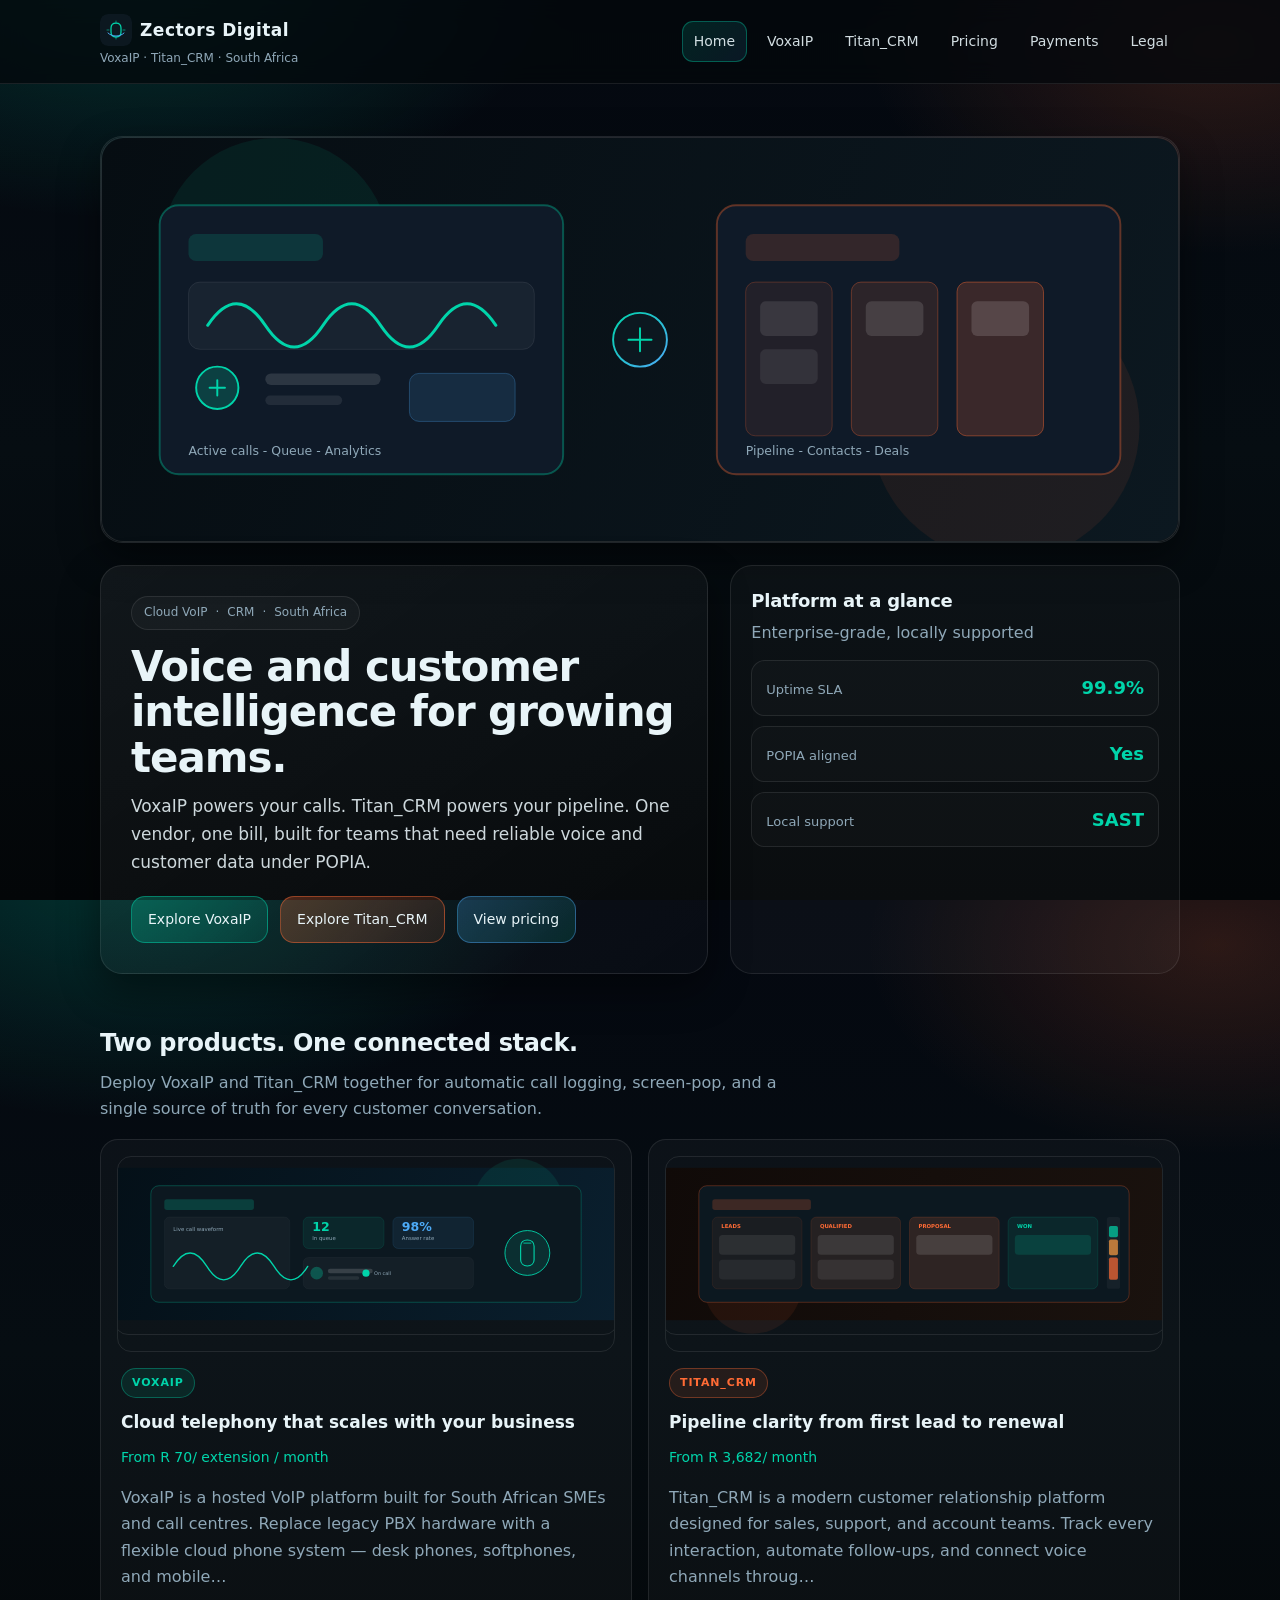
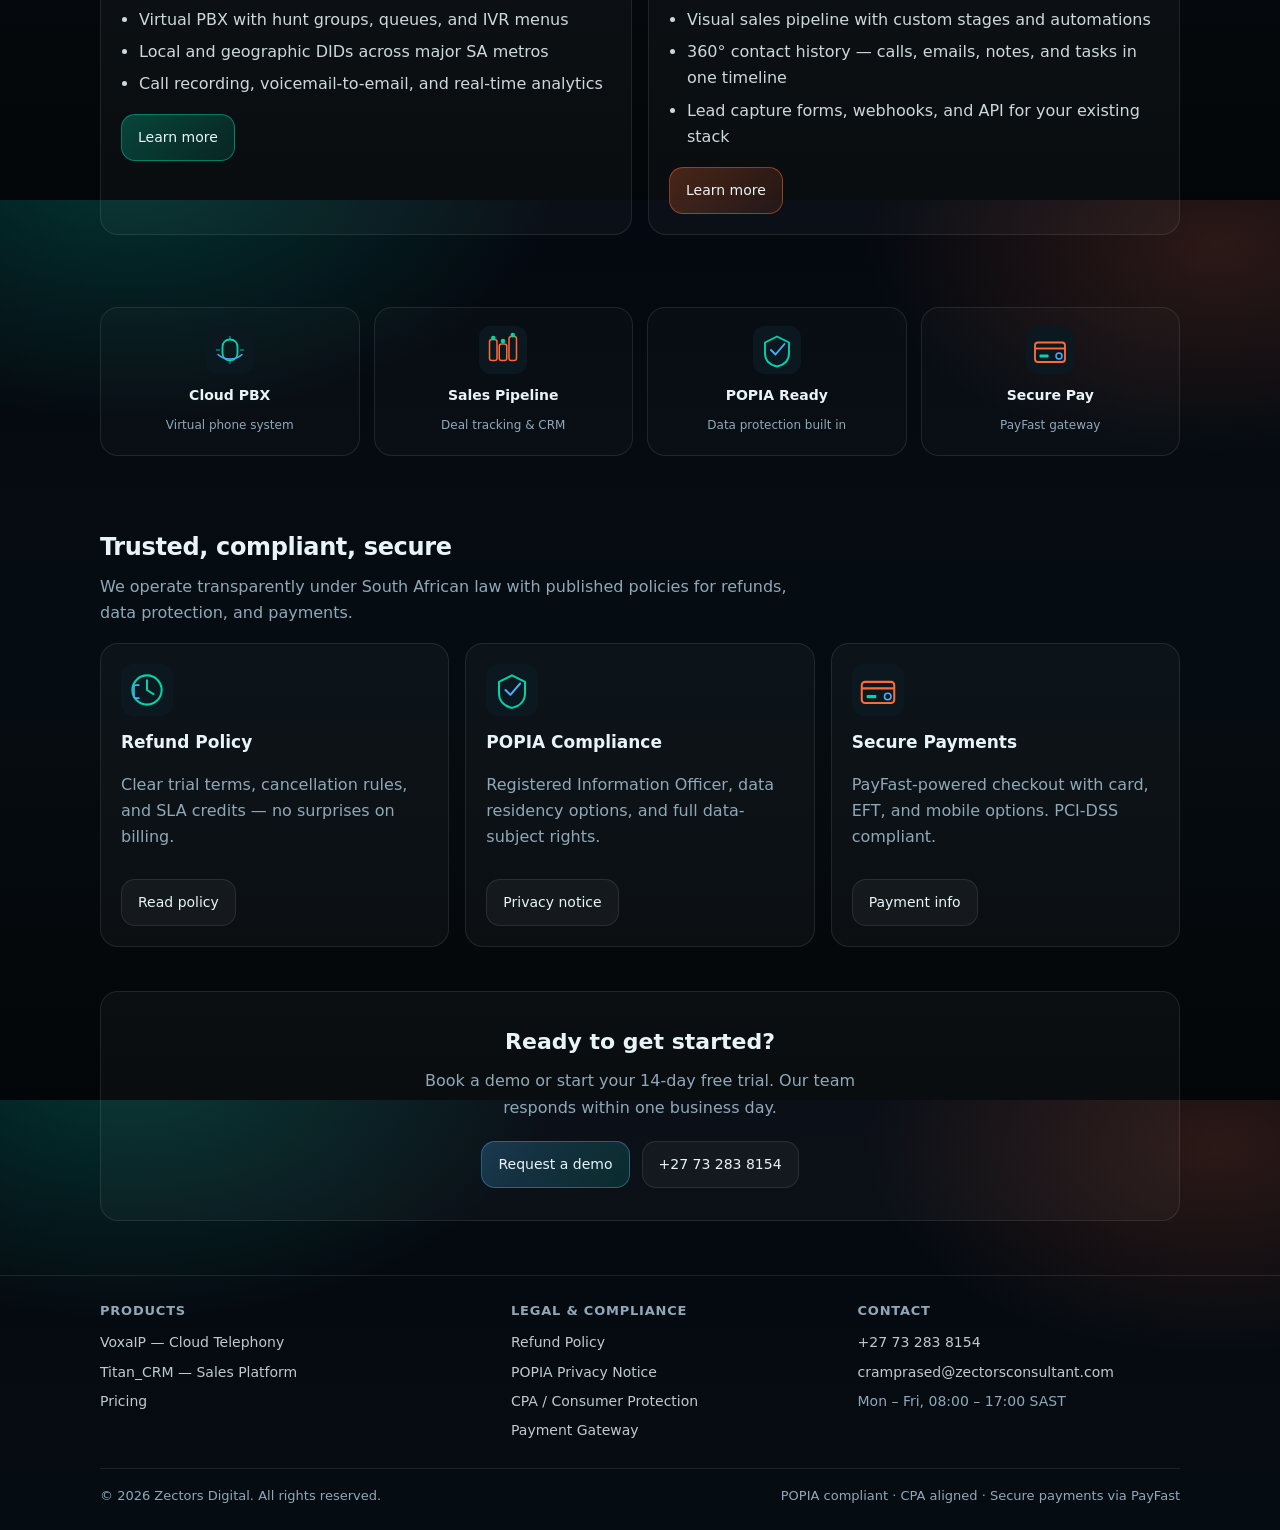
==== index.html @ 364d6885 "Lucia" ====
<!doctype html>
<html lang="en">
  <head>
    <meta charset="utf-8" />
    <meta name="viewport" content="width=device-width, initial-scale=1" />
    <meta name="description" content="VoxaIP cloud telephony and Titan_CRM — voice and customer intelligence for South African teams." />
    <title>Home · Zectors Digital</title>
    <link rel="stylesheet" href="assets/voxa-styles.css" />
  </head>
  <body>
    <header class="siteHeader">
      <div class="container">
        <div class="navRow">
          <a class="brand" href="index.html">
            <div class="brandLogo">
              <img src="assets/images/icon-voxaip.svg" alt="" width="32" height="32" aria-hidden="true" />
              <strong>Zectors Digital</strong>
            </div>
            <span>VoxaIP · Titan_CRM · South Africa</span>
          </a>
          <nav class="navLinks" aria-label="Primary">
              <a href="index.html" class="active">Home</a>
              <a href="voxaip.html" class="">VoxaIP</a>
              <a href="titan-crm.html" class="">Titan_CRM</a>
              <a href="pricing.html" class="">Pricing</a>
              <a href="payment-gateway.html" class="">Payments</a>
              <a href="popia.html" class="">Legal</a>
          </nav>
        </div>
      </div>
    </header>

    <main>
  <section class="hero">
    <div class="container">
      <div class="heroVisual" style="margin-bottom:22px;">
        <div class="heroVisual heroVisualInline" aria-hidden="true">
          <svg xmlns="http://www.w3.org/2000/svg" viewBox="0 0 1120 420" fill="none">
  <defs>
    <linearGradient id="bg" x1="0" y1="0" x2="1120" y2="420" gradientUnits="userSpaceOnUse">
      <stop stop-color="#060d12"/>
      <stop offset="1" stop-color="#0c1820"/>
    </linearGradient>
    <linearGradient id="teal" x1="0" y1="0" x2="1" y2="1">
      <stop stop-color="#00d4aa"/>
      <stop offset="1" stop-color="#4dabf7"/>
    </linearGradient>
    <linearGradient id="orange" x1="0" y1="0" x2="1" y2="1">
      <stop stop-color="#ff6b35"/>
      <stop offset="1" stop-color="#ff9f43"/>
    </linearGradient>
  </defs>
  <rect width="1120" height="420" fill="url(#bg)"/>
  <circle cx="180" cy="120" r="120" fill="#00d4aa" opacity=".08"/>
  <circle cx="940" cy="300" r="140" fill="#ff6b35" opacity=".08"/>

  <!-- VoxaIP panel -->
  <rect x="60" y="70" width="420" height="280" rx="20" fill="#0f1a28" stroke="rgba(0,212,170,.35)" stroke-width="2"/>
  <rect x="90" y="100" width="140" height="28" rx="8" fill="rgba(0,212,170,.15)"/>
  <rect x="90" y="150" width="360" height="70" rx="12" fill="rgba(255,255,255,.04)" stroke="rgba(255,255,255,.08)"/>
  <path d="M110 195c20-30 40-30 60 0s40 30 60 0 40-30 60 0 40 30 60 0 40-30 60 0" stroke="#00d4aa" stroke-width="3" stroke-linecap="round"/>
  <circle cx="120" cy="260" r="22" fill="rgba(0,212,170,.2)" stroke="#00d4aa" stroke-width="2"/>
  <path d="M112 260h16M120 252v16" stroke="#00d4aa" stroke-width="2" stroke-linecap="round"/>
  <rect x="170" y="245" width="120" height="12" rx="6" fill="rgba(255,255,255,.12)"/>
  <rect x="170" y="268" width="80" height="10" rx="5" fill="rgba(255,255,255,.08)"/>
  <rect x="320" y="245" width="110" height="50" rx="10" fill="rgba(77,171,247,.12)" stroke="rgba(77,171,247,.3)"/>
  <text x="90" y="330" fill="#8fa8b8" font-family="system-ui,sans-serif" font-size="13">Active calls - Queue - Analytics</text>

  <!-- Connection bridge -->
  <path d="M500 210h120" stroke="url(#teal)" stroke-width="3" stroke-dasharray="8 6"/>
  <circle cx="560" cy="210" r="28" fill="#0c1820" stroke="url(#teal)" stroke-width="2"/>
  <path d="M548 210h24M560 198v24" stroke="#00d4aa" stroke-width="2" stroke-linecap="round"/>

  <!-- Titan CRM panel -->
  <rect x="640" y="70" width="420" height="280" rx="20" fill="#0f1a28" stroke="rgba(255,107,53,.35)" stroke-width="2"/>
  <rect x="670" y="100" width="160" height="28" rx="8" fill="rgba(255,107,53,.15)"/>
  <rect x="670" y="150" width="90" height="160" rx="10" fill="rgba(255,107,53,.08)" stroke="rgba(255,107,53,.25)"/>
  <rect x="780" y="150" width="90" height="160" rx="10" fill="rgba(255,107,53,.12)" stroke="rgba(255,107,53,.35)"/>
  <rect x="890" y="150" width="90" height="160" rx="10" fill="rgba(255,107,53,.18)" stroke="rgba(255,107,53,.45)"/>
  <rect x="685" y="170" width="60" height="36" rx="6" fill="rgba(255,255,255,.1)"/>
  <rect x="685" y="220" width="60" height="36" rx="6" fill="rgba(255,255,255,.08)"/>
  <rect x="795" y="170" width="60" height="36" rx="6" fill="rgba(255,255,255,.12)"/>
  <rect x="905" y="170" width="60" height="36" rx="6" fill="rgba(255,255,255,.14)"/>
  <text x="670" y="330" fill="#8fa8b8" font-family="system-ui,sans-serif" font-size="13">Pipeline - Contacts - Deals</text>
</svg>

        </div>
      </div>
      <div class="heroGrid">
        <div class="heroCard">
          <div class="kicker">
            <span>Cloud VoIP</span>
            <span>·</span>
            <span>CRM</span>
            <span>·</span>
            <span>South Africa</span>
          </div>
          <h1 class="h1">Voice and customer intelligence for growing teams.</h1>
          <p class="lead">
            VoxaIP powers your calls. Titan_CRM powers your pipeline. One vendor, one bill, built for teams that need reliable voice and customer data under POPIA.
          </p>
          <div class="ctaRow">
            <a class="btn btnVoxa" href="voxaip.html">Explore VoxaIP</a>
            <a class="btn btnTitan" href="titan-crm.html">Explore Titan_CRM</a>
            <a class="btn btnPrimary" href="pricing.html">View pricing</a>
          </div>
        </div>
        <aside class="miniCard">
          <div class="sectionTitle" style="margin-bottom:14px;">
            <h2 style="margin:0;font-size:18px;">Platform at a glance</h2>
            <p class="muted" style="margin:4px 0 0;">Enterprise-grade, locally supported</p>
          </div>
          <div class="statGrid">
              <div class="stat">
                <span>Uptime SLA</span>
                <strong>99.9%</strong>
              </div>
              <div class="stat">
                <span>POPIA aligned</span>
                <strong>Yes</strong>
              </div>
              <div class="stat">
                <span>Local support</span>
                <strong>SAST</strong>
              </div>
          </div>
        </aside>
      </div>
    </div>
  </section>

  <section class="section">
    <div class="container">
      <div class="sectionTitle">
        <h2>Two products. One connected stack.</h2>
        <p>Deploy VoxaIP and Titan_CRM together for automatic call logging, screen-pop, and a single source of truth for every customer conversation.</p>
      </div>
      <div class="grid2">
          <div class="card">
            <div class="cardVisual">
            <div class="cardVisual heroVisualInline" aria-hidden="true">
              <svg xmlns="http://www.w3.org/2000/svg" viewBox="0 0 1120 340" fill="none">
  <defs>
    <linearGradient id="vbg" x1="0" y1="0" x2="1120" y2="340" gradientUnits="userSpaceOnUse">
      <stop stop-color="#041018"/>
      <stop offset="1" stop-color="#0a1f2e"/>
    </linearGradient>
  </defs>
  <rect width="1120" height="340" fill="url(#vbg)"/>
  <circle cx="900" cy="80" r="100" fill="#00d4aa" opacity=".1"/>

  <!-- Main dashboard -->
  <rect x="80" y="40" width="960" height="260" rx="18" fill="#0c1820" stroke="rgba(0,212,170,.3)" stroke-width="2"/>
  <rect x="110" y="70" width="200" height="24" rx="6" fill="rgba(0,212,170,.2)"/>
  <rect x="110" y="110" width="280" height="160" rx="12" fill="rgba(255,255,255,.03)" stroke="rgba(255,255,255,.08)"/>
  <path d="M130 220c25-40 50-40 75 0s50 40 75 0 50-40 75 0 50 40 75 0" stroke="#00d4aa" stroke-width="3" fill="none" stroke-linecap="round"/>
  <text x="130" y="140" fill="#8fa8b8" font-family="system-ui,sans-serif" font-size="12">Live call waveform</text>

  <!-- Queue stats -->
  <rect x="420" y="110" width="180" height="70" rx="12" fill="rgba(0,212,170,.08)" stroke="rgba(0,212,170,.25)"/>
  <text x="440" y="140" fill="#00d4aa" font-family="system-ui,sans-serif" font-size="28" font-weight="700">12</text>
  <text x="440" y="162" fill="#8fa8b8" font-family="system-ui,sans-serif" font-size="12">In queue</text>

  <rect x="620" y="110" width="180" height="70" rx="12" fill="rgba(77,171,247,.08)" stroke="rgba(77,171,247,.25)"/>
  <text x="640" y="140" fill="#4dabf7" font-family="system-ui,sans-serif" font-size="28" font-weight="700">98%</text>
  <text x="640" y="162" fill="#8fa8b8" font-family="system-ui,sans-serif" font-size="12">Answer rate</text>

  <!-- Agent list -->
  <rect x="420" y="200" width="380" height="70" rx="12" fill="rgba(255,255,255,.03)" stroke="rgba(255,255,255,.08)"/>
  <circle cx="450" cy="235" r="14" fill="rgba(0,212,170,.3)"/>
  <rect x="475" y="225" width="100" height="10" rx="5" fill="rgba(255,255,255,.15)"/>
  <rect x="475" y="242" width="70" height="8" rx="4" fill="rgba(255,255,255,.08)"/>
  <circle cx="560" cy="235" r="8" fill="#00d4aa"/>
  <text x="578" y="239" fill="#8fa8b8" font-family="system-ui,sans-serif" font-size="11">On call</text>

  <!-- Phone icon -->
  <circle cx="920" cy="190" r="50" fill="rgba(0,212,170,.12)" stroke="#00d4aa" stroke-width="2"/>
  <path d="M905 175c0-8 6-14 15-14s15 6 15 14v30c0 8-6 14-15 14s-15-6-15-14v-30z" stroke="#00d4aa" stroke-width="2.5" fill="none"/>
  <path d="M912 168h16" stroke="#00d4aa" stroke-width="2" stroke-linecap="round"/>
</svg>

            </div>
            </div>
            <span class="productBadge badgeVoxa">VoxaIP</span>
            <h3>Cloud telephony that scales with your business</h3>
            <p class="planUsers" style="margin-top:0;">From R 70/ extension / month</p>
            <p class="muted">VoxaIP is a hosted VoIP platform built for South African SMEs and call centres. Replace legacy PBX hardware with a flexible cloud phone system — desk phones, softphones, and mobile…</p>
            <ul class="list">
                <li>Virtual PBX with hunt groups, queues, and IVR menus</li>
                <li>Local and geographic DIDs across major SA metros</li>
                <li>Call recording, voicemail-to-email, and real-time analytics</li>
            </ul>
            <div class="ctaRow" style="margin-top:16px;">
              <a class="btn btnVoxa" href="voxaip.html">Learn more</a>
            </div>
          </div>
          <div class="card">
            <div class="cardVisual">
            <div class="cardVisual heroVisualInline" aria-hidden="true">
              <svg xmlns="http://www.w3.org/2000/svg" viewBox="0 0 1120 340" fill="none">
  <defs>
    <linearGradient id="tbg" x1="0" y1="0" x2="1120" y2="340" gradientUnits="userSpaceOnUse">
      <stop stop-color="#100a08"/>
      <stop offset="1" stop-color="#1a120e"/>
    </linearGradient>
  </defs>
  <rect width="1120" height="340" fill="url(#tbg)"/>
  <circle cx="200" cy="260" r="110" fill="#ff6b35" opacity=".08"/>

  <!-- CRM dashboard -->
  <rect x="80" y="40" width="960" height="260" rx="18" fill="#0c1820" stroke="rgba(255,107,53,.3)" stroke-width="2"/>
  <rect x="110" y="70" width="220" height="24" rx="6" fill="rgba(255,107,53,.2)"/>

  <!-- Pipeline columns -->
  <rect x="110" y="110" width="200" height="160" rx="12" fill="rgba(255,107,53,.06)" stroke="rgba(255,107,53,.2)"/>
  <text x="130" y="135" fill="#ff6b35" font-family="system-ui,sans-serif" font-size="12" font-weight="600">LEADS</text>
  <rect x="125" y="150" width="170" height="44" rx="8" fill="rgba(255,255,255,.08)"/>
  <rect x="125" y="205" width="170" height="44" rx="8" fill="rgba(255,255,255,.06)"/>

  <rect x="330" y="110" width="200" height="160" rx="12" fill="rgba(255,107,53,.1)" stroke="rgba(255,107,53,.28)"/>
  <text x="350" y="135" fill="#ff6b35" font-family="system-ui,sans-serif" font-size="12" font-weight="600">QUALIFIED</text>
  <rect x="345" y="150" width="170" height="44" rx="8" fill="rgba(255,255,255,.1)"/>
  <rect x="345" y="205" width="170" height="44" rx="8" fill="rgba(255,255,255,.08)"/>

  <rect x="550" y="110" width="200" height="160" rx="12" fill="rgba(255,107,53,.14)" stroke="rgba(255,107,53,.35)"/>
  <text x="570" y="135" fill="#ff6b35" font-family="system-ui,sans-serif" font-size="12" font-weight="600">PROPOSAL</text>
  <rect x="565" y="150" width="170" height="44" rx="8" fill="rgba(255,255,255,.12)"/>

  <rect x="770" y="110" width="200" height="160" rx="12" fill="rgba(0,212,170,.08)" stroke="rgba(0,212,170,.3)"/>
  <text x="790" y="135" fill="#00d4aa" font-family="system-ui,sans-serif" font-size="12" font-weight="600">WON</text>
  <rect x="785" y="150" width="170" height="44" rx="8" fill="rgba(0,212,170,.15)"/>

  <!-- Chart -->
  <rect x="990" y="110" width="30" height="160" rx="6" fill="rgba(255,255,255,.04)"/>
  <rect x="995" y="200" width="20" height="50" rx="4" fill="#ff6b35" opacity=".7"/>
  <rect x="995" y="160" width="20" height="35" rx="4" fill="#ff9f43" opacity=".7"/>
  <rect x="995" y="130" width="20" height="25" rx="4" fill="#00d4aa" opacity=".7"/>
</svg>

            </div>
            </div>
            <span class="productBadge badgeTitan">Titan_CRM</span>
            <h3>Pipeline clarity from first lead to renewal</h3>
            <p class="planUsers" style="margin-top:0;">From R 3,682/ month</p>
            <p class="muted">Titan_CRM is a modern customer relationship platform designed for sales, support, and account teams. Track every interaction, automate follow-ups, and connect voice channels throug…</p>
            <ul class="list">
                <li>Visual sales pipeline with custom stages and automations</li>
                <li>360° contact history — calls, emails, notes, and tasks in one timeline</li>
                <li>Lead capture forms, webhooks, and API for your existing stack</li>
            </ul>
            <div class="ctaRow" style="margin-top:16px;">
              <a class="btn btnTitan" href="titan-crm.html">Learn more</a>
            </div>
          </div>
      </div>
    </div>
  </section>

  <section class="section">
    <div class="container">
      <div class="featureStrip">
        <div class="featureItem">
          <img src="assets/images/icon-voxaip.svg" alt="" aria-hidden="true" />
          <strong>Cloud PBX</strong>
          <span>Virtual phone system</span>
        </div>
        <div class="featureItem">
          <img src="assets/images/icon-titan.svg" alt="" aria-hidden="true" />
          <strong>Sales Pipeline</strong>
          <span>Deal tracking &amp; CRM</span>
        </div>
        <div class="featureItem">
          <img src="assets/images/icon-popia.svg" alt="" aria-hidden="true" />
          <strong>POPIA Ready</strong>
          <span>Data protection built in</span>
        </div>
        <div class="featureItem">
          <img src="assets/images/icon-payment.svg" alt="" aria-hidden="true" />
          <strong>Secure Pay</strong>
          <span>PayFast gateway</span>
        </div>
      </div>
    </div>
  </section>

  <section class="section">
    <div class="container">
      <div class="sectionTitle">
        <h2>Trusted, compliant, secure</h2>
        <p>We operate transparently under South African law with published policies for refunds, data protection, and payments.</p>
      </div>
      <div class="grid3">
        <div class="card">
          <div class="cardIcon"><img src="assets/images/icon-refund.svg" alt="" aria-hidden="true" /></div>
          <h3>Refund Policy</h3>
          <p class="muted">Clear trial terms, cancellation rules, and SLA credits — no surprises on billing.</p>
          <a class="btn" href="refund-policy.html" style="margin-top:12px;">Read policy</a>
        </div>
        <div class="card">
          <div class="cardIcon"><img src="assets/images/icon-popia.svg" alt="" aria-hidden="true" /></div>
          <h3>POPIA Compliance</h3>
          <p class="muted">Registered Information Officer, data residency options, and full data-subject rights.</p>
          <a class="btn" href="popia.html" style="margin-top:12px;">Privacy notice</a>
        </div>
        <div class="card">
          <div class="cardIcon"><img src="assets/images/icon-payment.svg" alt="" aria-hidden="true" /></div>
          <h3>Secure Payments</h3>
          <p class="muted">PayFast-powered checkout with card, EFT, and mobile options. PCI-DSS compliant.</p>
          <a class="btn" href="payment-gateway.html" style="margin-top:12px;">Payment info</a>
        </div>
      </div>
    </div>
  </section>

  <section class="section">
    <div class="container">
      <div class="card" style="text-align:center;padding:32px;">
        <h3 style="font-size:22px;margin-bottom:8px;">Ready to get started?</h3>
        <p class="muted" style="max-width:48ch;margin:0 auto 18px;">Book a demo or start your 14-day free trial. Our team responds within one business day.</p>
        <div class="ctaRow" style="justify-content:center;">
          <a class="btn btnPrimary" href="mailto:cramprased@zectorsconsultant.com?subject=VoxaIP%20/%20Titan_CRM%20Demo">Request a demo</a>
          <a class="btn" href="tel:+27732838154">+27 73 283 8154</a>
        </div>
      </div>
    </div>
  </section>
    </main>

    <footer class="siteFooter">
      <div class="container">
        <div class="footerGrid">
          <div>
            <h4>Products</h4>
            <a href="voxaip.html">VoxaIP — Cloud Telephony</a>
            <a href="titan-crm.html">Titan_CRM — Sales Platform</a>
            <a href="pricing.html">Pricing</a>
          </div>
          <div>
            <h4>Legal &amp; Compliance</h4>
            <a href="refund-policy.html">Refund Policy</a>
            <a href="popia.html">POPIA Privacy Notice</a>
            <a href="cba.html">CPA / Consumer Protection</a>
            <a href="payment-gateway.html">Payment Gateway</a>
          </div>
          <div>
            <h4>Contact</h4>
            <a href="tel:+27732838154">+27 73 283 8154</a>
            <a href="mailto:cramprased@zectorsconsultant.com">cramprased@zectorsconsultant.com</a>
            <span class="muted" style="display:block;font-size:14px;margin-top:6px;">Mon – Fri, 08:00 – 17:00 SAST</span>
          </div>
        </div>
        <div class="footerBottom">
          <span>&copy; 2026 Zectors Digital. All rights reserved.</span>
          <span>POPIA compliant · CPA aligned · Secure payments via PayFast</span>
        </div>
      </div>
    </footer>
  </body>
</html>
---- assets/voxa-styles.css ----
:root{
  --bg:#060d12;
  --card:#0c1820;
  --muted:#8fa8b8;
  --text:#e8f4f8;
  --voxa:#00d4aa;
  --titan:#ff6b35;
  --accent:#4dabf7;
  --line:rgba(255,255,255,.09);
  --shadow: 0 16px 40px rgba(0,0,0,.45);
  --radius: 18px;
}

*{box-sizing:border-box}
html,body{height:100%}
body{
  margin:0;
  font-family: ui-sans-serif, system-ui, -apple-system, Segoe UI, Roboto, Arial, sans-serif;
  color:var(--text);
  background:
    radial-gradient(800px 480px at 10% -5%, rgba(0,212,170,.22), transparent 55%),
    radial-gradient(700px 420px at 95% 5%, rgba(255,107,53,.16), transparent 50%),
    linear-gradient(180deg, #040810 0%, var(--bg) 50%, #030608 100%);
  line-height:1.65;
}

a{color:inherit;text-decoration:none}
.container{max-width:1120px;margin:0 auto;padding:0 20px}

.siteHeader{
  position:sticky;top:0;z-index:50;
  backdrop-filter:blur(12px);
  background:rgba(4,8,12,.78);
  border-bottom:1px solid var(--line);
}
.navRow{display:flex;align-items:center;justify-content:space-between;padding:14px 0;gap:16px}
.brand{display:flex;flex-direction:column;gap:3px;text-decoration:none}
.brandLogo{display:flex;align-items:center;gap:8px}
.brandLogo img{flex-shrink:0;border-radius:8px}
.brand strong{font-size:17px;letter-spacing:.03em}
.brand span{font-size:12px;color:var(--muted)}
.navLinks{display:flex;gap:8px;flex-wrap:wrap;justify-content:flex-end}
.navLinks a{
  padding:8px 11px;border-radius:11px;
  color:rgba(232,244,248,.9);
  border:1px solid transparent;
  font-size:14px;
}
.navLinks a:hover{border-color:var(--line);background:rgba(255,255,255,.04)}
.navLinks a.active{
  border-color:rgba(0,212,170,.35);
  background:linear-gradient(135deg, rgba(0,212,170,.14), rgba(77,171,247,.10));
}

.hero{padding:52px 0 28px}
.heroVisual{
  border:1px solid var(--line);
  border-radius:calc(var(--radius) + 4px);
  overflow:hidden;
  box-shadow:var(--shadow);
  background:rgba(255,255,255,.02);
  min-height:180px;
}
.heroVisual img,.heroVisual svg{display:block;width:100%;height:auto;min-height:180px;object-fit:cover}
.heroVisualInline svg{display:block;width:100%;height:auto;border-radius:calc(var(--radius) + 4px)}
.heroGrid{display:grid;grid-template-columns:1.15fr .85fr;gap:22px;align-items:stretch}
.heroGridWide{display:grid;grid-template-columns:1fr 1fr;gap:22px;align-items:center}
.heroCard{
  border:1px solid var(--line);
  border-radius:calc(var(--radius) + 4px);
  background:linear-gradient(145deg, rgba(255,255,255,.05), rgba(255,255,255,.02));
  box-shadow:var(--shadow);
  padding:30px;
}
.kicker{
  display:inline-flex;align-items:center;gap:8px;
  font-size:12px;color:var(--muted);
  border:1px solid var(--line);
  padding:6px 12px;border-radius:999px;
  background:rgba(255,255,255,.03);
}
.h1{margin:14px 0 12px;font-size:42px;line-height:1.08;letter-spacing:-.025em}
.lead{margin:0;color:rgba(232,244,248,.88);font-size:17px;max-width:58ch}
.ctaRow{display:flex;gap:12px;flex-wrap:wrap;margin-top:20px}
.btn{
  display:inline-flex;align-items:center;justify-content:center;
  padding:11px 16px;border-radius:14px;
  border:1px solid var(--line);
  background:rgba(255,255,255,.04);
  font-size:14px;font-weight:500;
}
.btn:hover{transform:translateY(-1px)}
.btnVoxa{
  border-color:rgba(0,212,170,.45);
  background:linear-gradient(135deg, rgba(0,212,170,.28), rgba(0,212,170,.12));
}
.btnTitan{
  border-color:rgba(255,107,53,.45);
  background:linear-gradient(135deg, rgba(255,107,53,.26), rgba(255,107,53,.10));
}
.btnPrimary{
  border-color:rgba(77,171,247,.40);
  background:linear-gradient(135deg, rgba(77,171,247,.24), rgba(0,212,170,.14));
}

.miniCard{
  border:1px solid var(--line);
  border-radius:calc(var(--radius) + 4px);
  background:rgba(255,255,255,.03);
  padding:20px;
}
.statGrid{display:grid;grid-template-columns:1fr;gap:10px}
.stat{
  border:1px solid var(--line);
  background:rgba(255,255,255,.02);
  border-radius:14px;
  padding:12px 14px;
  display:flex;justify-content:space-between;align-items:baseline;
}
.stat strong{font-size:18px;color:var(--voxa)}
.stat span{color:var(--muted);font-size:13px}

.section{padding:22px 0}
.sectionTitle{margin:0 0 16px}
.sectionTitle h2{margin:0 0 6px;font-size:24px;letter-spacing:-.015em}
.sectionTitle p{margin:0;color:var(--muted);max-width:70ch}

.grid2{display:grid;grid-template-columns:1fr 1fr;gap:16px}
.grid3{display:grid;grid-template-columns:repeat(3,1fr);gap:16px}
.card{
  border:1px solid var(--line);
  border-radius:var(--radius);
  background:rgba(255,255,255,.03);
  padding:20px;
}
.card h3{margin:0 0 10px;font-size:17px}
.cardVisual{
  border-radius:14px;
  overflow:hidden;
  margin:-4px -4px 16px;
  border:1px solid var(--line);
}
.cardVisual svg,.productHero svg,.heroVisual svg{display:block;width:100%;height:180px}
.productHero svg{max-height:340px;height:auto}
.heroVisual svg{height:auto;min-height:180px}
.inlineSvg svg{display:block;width:100%}
.cardVisual svg{height:180px;object-fit:cover;object-position:center}
.cardIcon{width:52px;height:52px;margin-bottom:12px}
.cardIcon img{display:block;width:100%;height:100%}
.productHero{
  border:1px solid var(--line);
  border-radius:calc(var(--radius) + 4px);
  overflow:hidden;
  margin-bottom:24px;
  box-shadow:var(--shadow);
}
.productHero img{display:block;width:100%;max-height:340px;object-fit:cover}
.featureStrip{
  display:grid;
  grid-template-columns:repeat(4,1fr);
  gap:14px;
  margin:28px 0;
}
.featureItem{
  text-align:center;
  padding:18px 12px;
  border:1px solid var(--line);
  border-radius:var(--radius);
  background:rgba(255,255,255,.02);
}
.featureItem img{width:48px;height:48px;margin:0 auto 10px;display:block}
.featureItem strong{display:block;font-size:14px;margin-bottom:4px}
.featureItem span{font-size:12px;color:var(--muted)}
.muted{color:var(--muted)}
.list{margin:10px 0 0;padding-left:18px;color:rgba(232,244,248,.88)}
.list li{margin-bottom:6px}

.productBadge{
  display:inline-block;
  font-size:11px;font-weight:700;letter-spacing:.08em;text-transform:uppercase;
  padding:5px 10px;border-radius:999px;margin-bottom:10px;
}
.badgeVoxa{color:var(--voxa);border:1px solid rgba(0,212,170,.35);background:rgba(0,212,170,.10)}
.badgeTitan{color:var(--titan);border:1px solid rgba(255,107,53,.35);background:rgba(255,107,53,.10)}

.planGrid{margin-bottom:8px}
.planSection{margin-bottom:36px;padding-bottom:8px;border-bottom:1px solid var(--line)}
.planSection:last-of-type{border-bottom:none;margin-bottom:0}
.planCard{position:relative;display:flex;flex-direction:column;height:100%}
.planPopular{border-color:rgba(255,107,53,.45);background:linear-gradient(145deg, rgba(255,107,53,.08), rgba(255,255,255,.03))}
.planPopularBadge{
  position:absolute;top:14px;right:14px;
  font-size:10px;font-weight:700;letter-spacing:.06em;text-transform:uppercase;
  padding:4px 8px;border-radius:999px;
  color:var(--titan);border:1px solid rgba(255,107,53,.4);background:rgba(255,107,53,.12);
}
.planSubtitle{margin:0 0 6px;font-size:14px}
.planUsers{margin:4px 0 8px;font-size:14px;color:var(--voxa)}
.planNote{margin:0 0 10px;font-size:13px}
.planAnnual{margin:0 0 8px;font-size:13px}
.planFeatures{flex:1;margin-top:8px;font-size:14px}
.priceTag{font-size:28px;font-weight:700;margin:8px 0 4px}
.priceTag small{font-size:14px;font-weight:400;color:var(--muted)}

.legalDoc{max-width:780px}
.legalDoc h3{margin:24px 0 8px;font-size:17px;color:var(--text)}
.legalDoc p{margin:0 0 14px;color:rgba(232,244,248,.86)}
.legalDoc .docMeta{
  padding:14px 16px;border-radius:14px;
  border:1px solid var(--line);
  background:rgba(0,212,170,.06);
  margin-bottom:22px;
  font-size:14px;
}

.payMethods{display:flex;flex-wrap:wrap;gap:10px;margin:14px 0}
.payChip{
  border:1px solid var(--line);
  padding:8px 14px;border-radius:12px;
  background:rgba(255,255,255,.04);
  font-size:13px;font-weight:500;
}

.siteFooter{border-top:1px solid var(--line);margin-top:32px;padding:24px 0}
.footerGrid{
  display:grid;
  grid-template-columns:1.2fr 1fr 1fr;
  gap:24px;
  margin-bottom:20px;
}
.footerGrid h4{margin:0 0 10px;font-size:13px;text-transform:uppercase;letter-spacing:.06em;color:var(--muted)}
.footerGrid a{display:block;color:rgba(232,244,248,.82);font-size:14px;margin-bottom:6px}
.footerGrid a:hover{color:var(--voxa)}
.footerBottom{
  display:flex;justify-content:space-between;gap:12px;flex-wrap:wrap;
  padding-top:16px;border-top:1px solid var(--line);
  font-size:13px;color:var(--muted);
}

@media (max-width:920px){
  .heroGrid,.heroGridWide,.grid2,.grid3,.footerGrid,.featureStrip{grid-template-columns:1fr}
  .h1{font-size:34px}
  .navLinks{font-size:13px}
  .cardVisual img{height:160px}
}
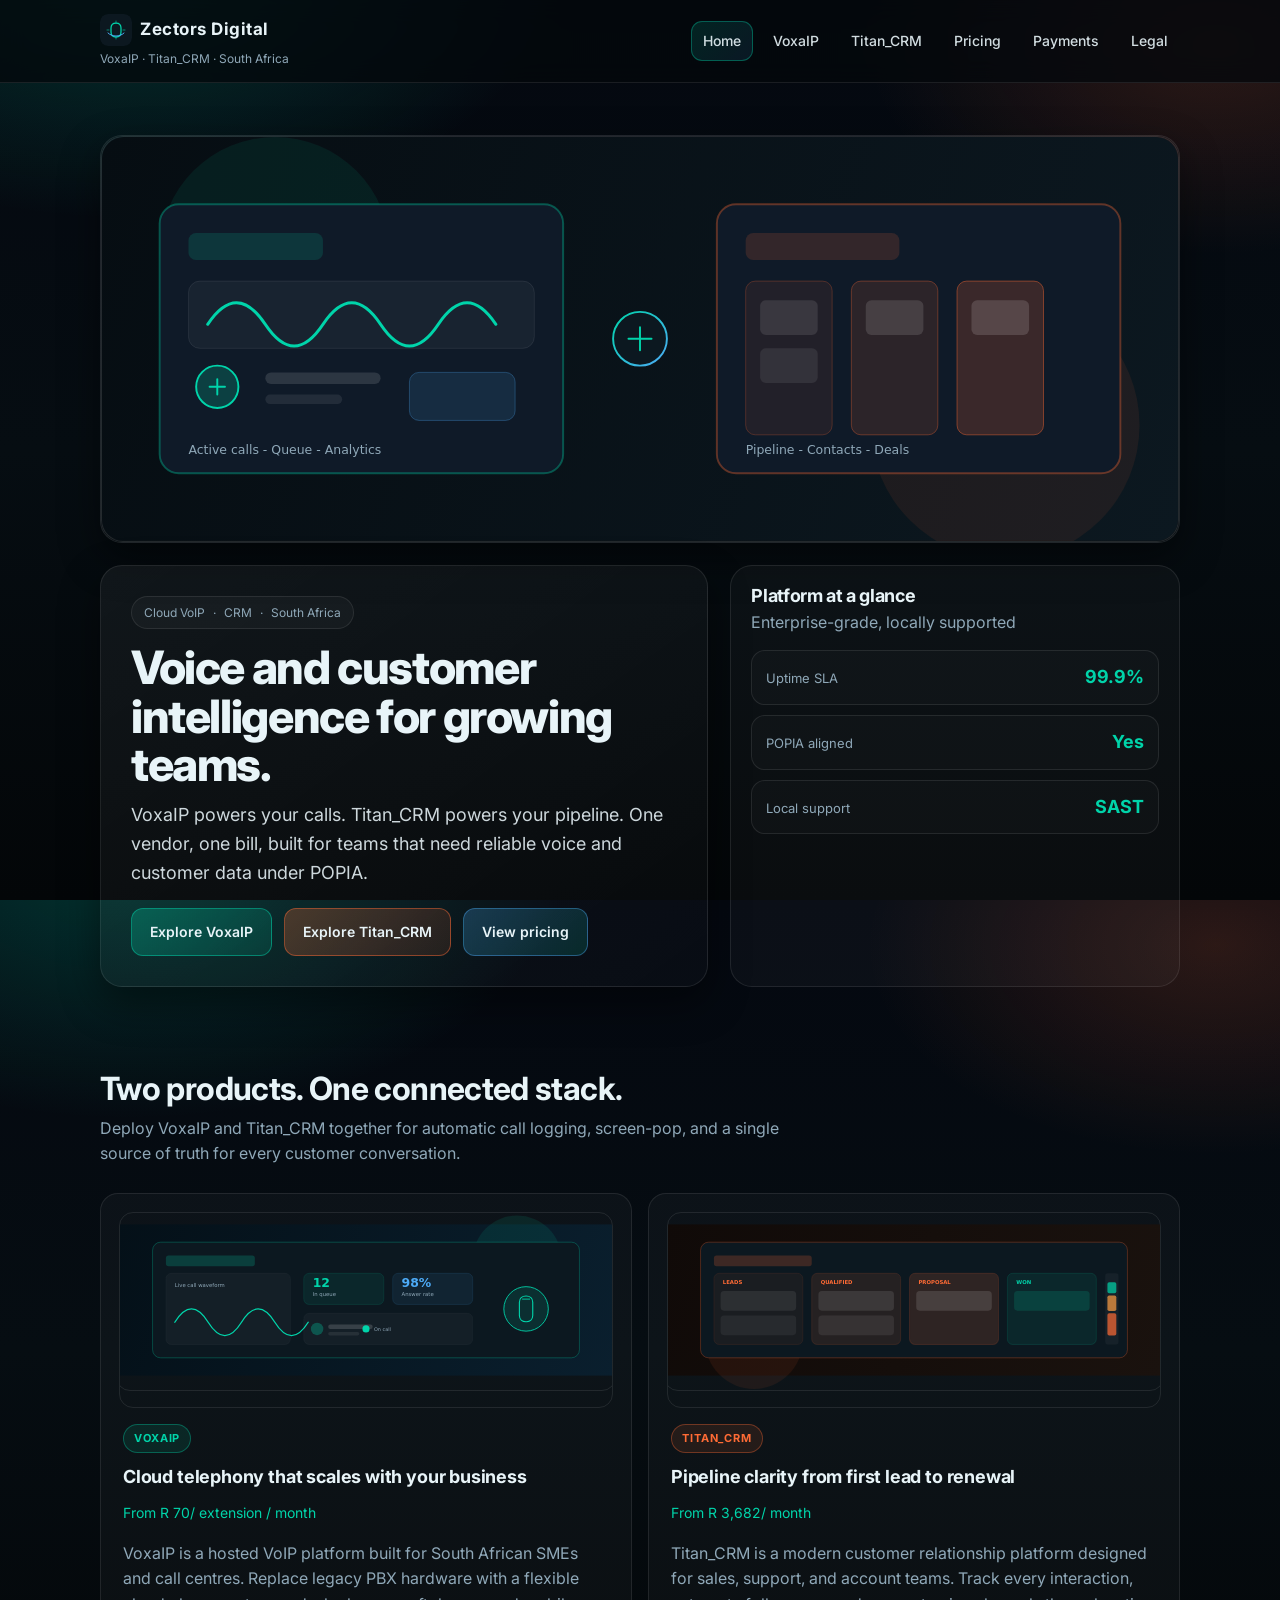
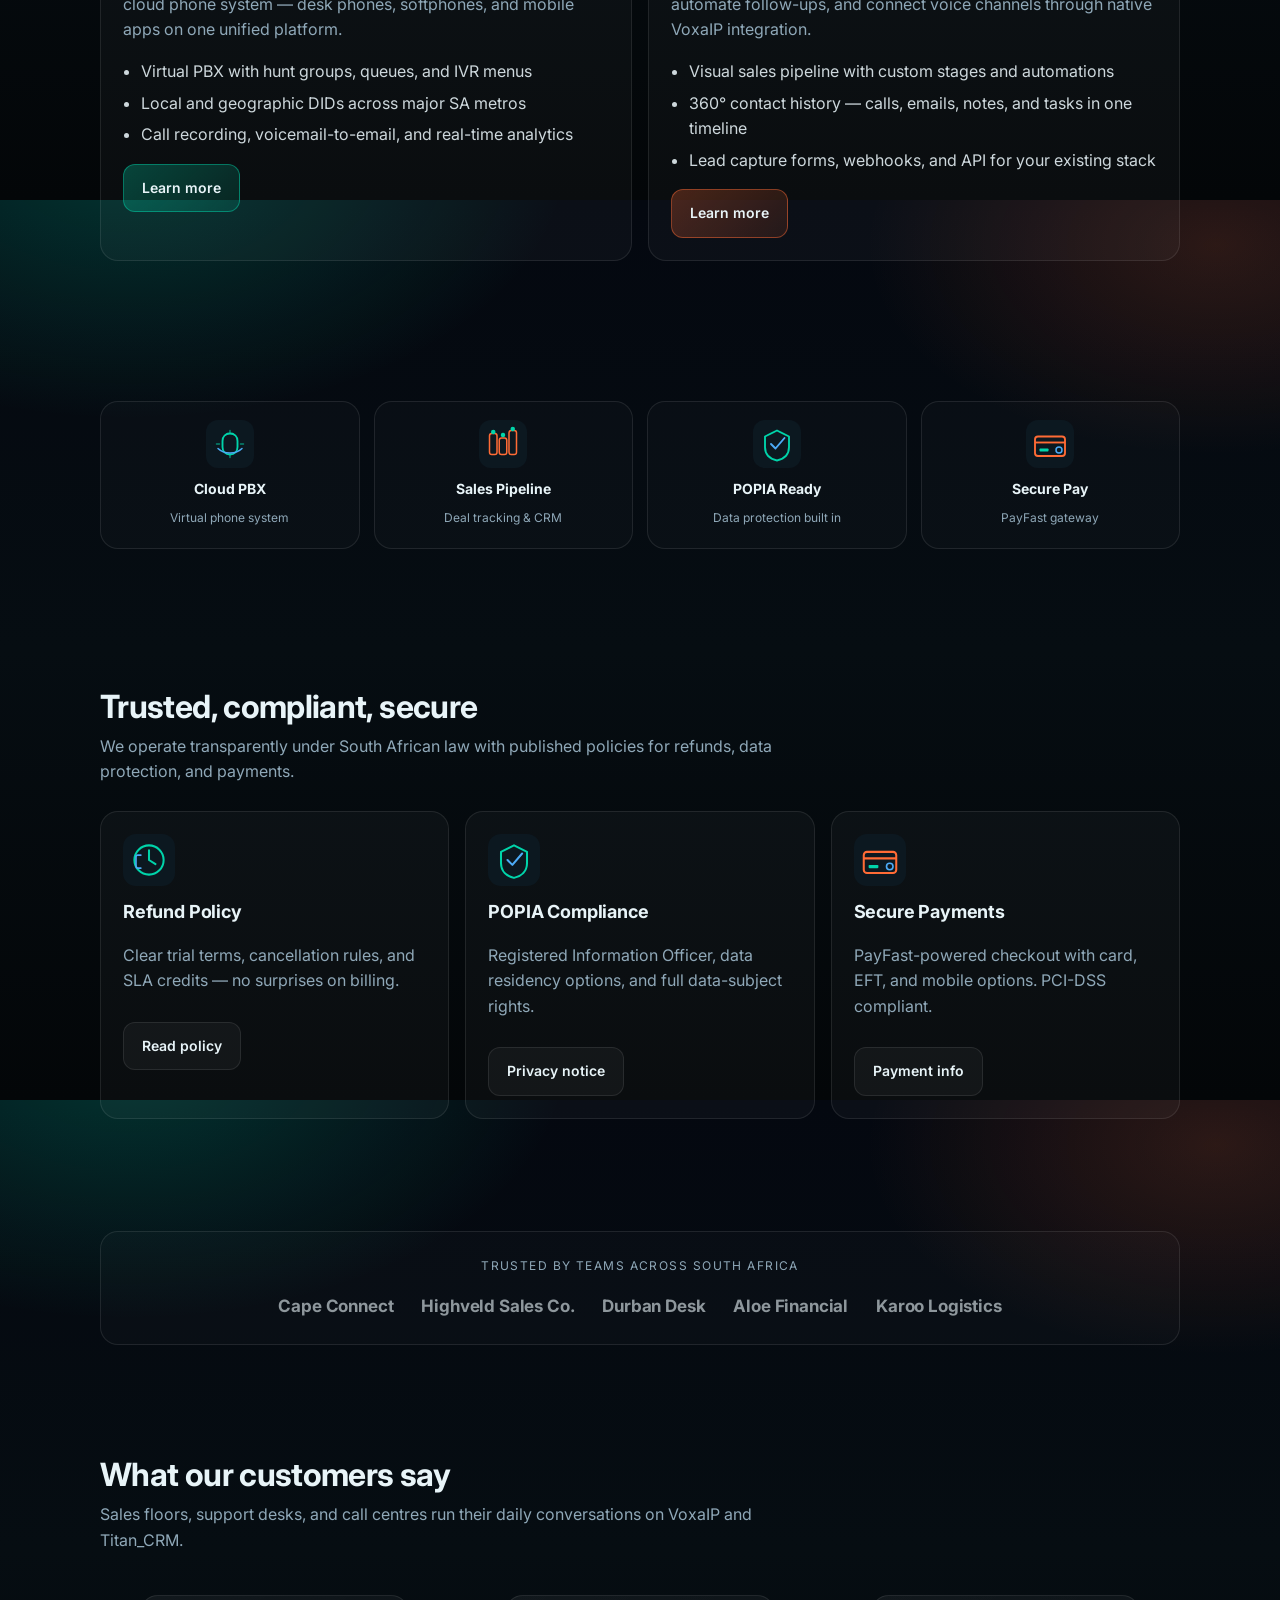
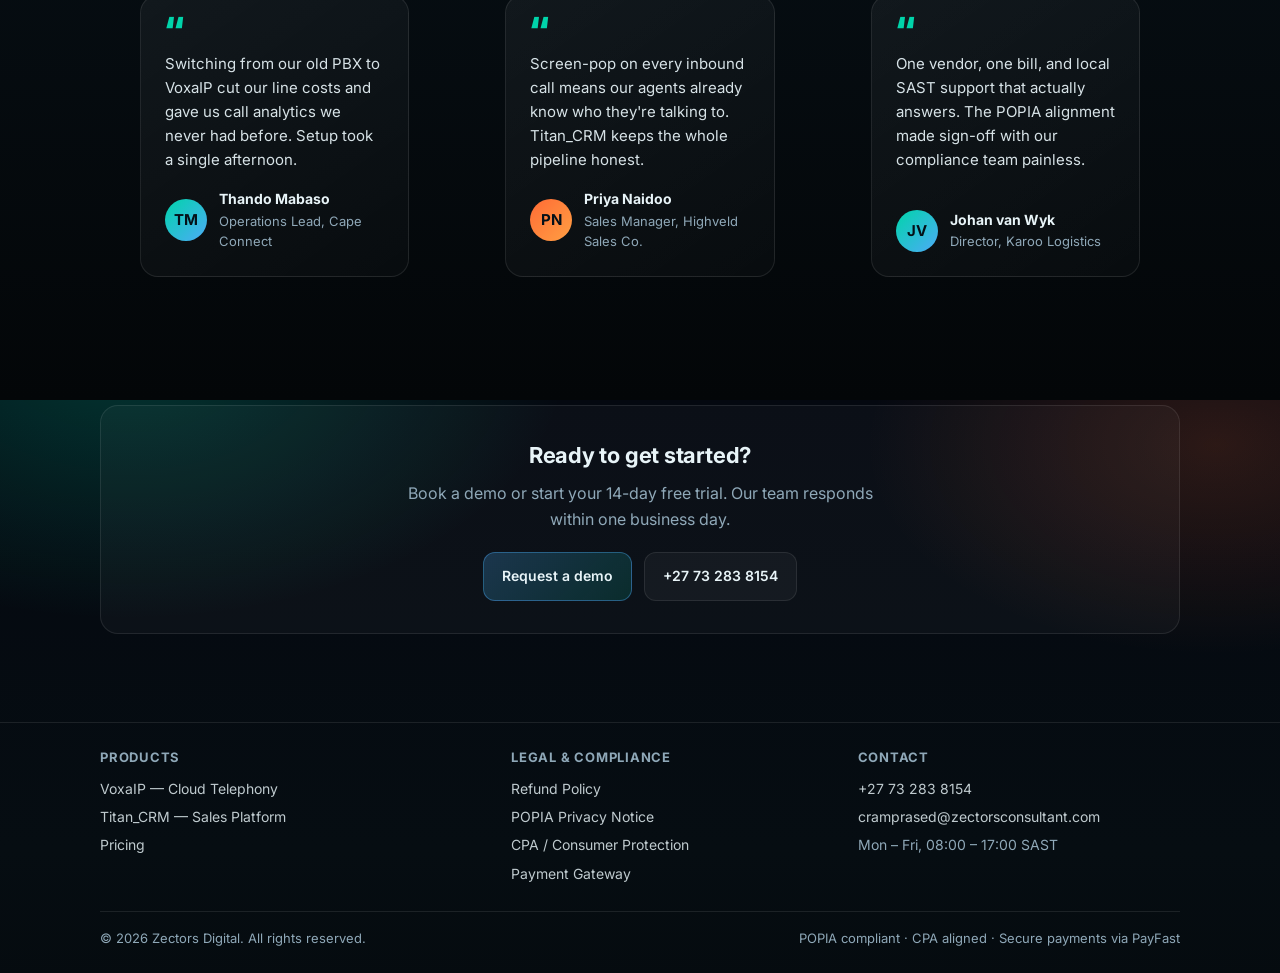
==== commit 05a2373f: "Lucia" ====
--- a/index.html
+++ b/index.html
@@ -5,6 +5,16 @@
     <meta name="viewport" content="width=device-width, initial-scale=1" />
     <meta name="description" content="VoxaIP cloud telephony and Titan_CRM — voice and customer intelligence for South African teams." />
     <title>Home · Zectors Digital</title>
+    <link rel="icon" type="image/svg+xml" href="assets/images/icon-voxaip.svg" />
+    <meta name="theme-color" content="#060d12" />
+    <meta property="og:type" content="website" />
+    <meta property="og:site_name" content="Zectors Digital" />
+    <meta property="og:title" content="VoxaIP · Titan_CRM — Voice & customer intelligence for SA teams" />
+    <meta property="og:description" content="VoxaIP powers your calls. Titan_CRM powers your pipeline. One vendor, one bill, built for South African teams under POPIA." />
+    <meta property="og:image" content="assets/images/voxaip-hero.svg" />
+    <meta name="twitter:card" content="summary_large_image" />
+    <meta name="twitter:title" content="VoxaIP · Titan_CRM — Voice & customer intelligence for SA teams" />
+    <meta name="twitter:description" content="Cloud telephony and CRM built for South African teams under POPIA." />
     <link rel="stylesheet" href="assets/voxa-styles.css" />
   </head>
   <body>
@@ -184,7 +194,7 @@
             <span class="productBadge badgeVoxa">VoxaIP</span>
             <h3>Cloud telephony that scales with your business</h3>
             <p class="planUsers" style="margin-top:0;">From R 70/ extension / month</p>
-            <p class="muted">VoxaIP is a hosted VoIP platform built for South African SMEs and call centres. Replace legacy PBX hardware with a flexible cloud phone system — desk phones, softphones, and mobile…</p>
+            <p class="muted">VoxaIP is a hosted VoIP platform built for South African SMEs and call centres. Replace legacy PBX hardware with a flexible cloud phone system — desk phones, softphones, and mobile apps on one unified platform.</p>
             <ul class="list">
                 <li>Virtual PBX with hunt groups, queues, and IVR menus</li>
                 <li>Local and geographic DIDs across major SA metros</li>
@@ -242,7 +252,7 @@
             <span class="productBadge badgeTitan">Titan_CRM</span>
             <h3>Pipeline clarity from first lead to renewal</h3>
             <p class="planUsers" style="margin-top:0;">From R 3,682/ month</p>
-            <p class="muted">Titan_CRM is a modern customer relationship platform designed for sales, support, and account teams. Track every interaction, automate follow-ups, and connect voice channels throug…</p>
+            <p class="muted">Titan_CRM is a modern customer relationship platform designed for sales, support, and account teams. Track every interaction, automate follow-ups, and connect voice channels through native VoxaIP integration.</p>
             <ul class="list">
                 <li>Visual sales pipeline with custom stages and automations</li>
                 <li>360° contact history — calls, emails, notes, and tasks in one timeline</li>
@@ -308,6 +318,63 @@
           <p class="muted">PayFast-powered checkout with card, EFT, and mobile options. PCI-DSS compliant.</p>
           <a class="btn" href="payment-gateway.html" style="margin-top:12px;">Payment info</a>
         </div>
+      </div>
+    </div>
+  </section>
+
+  <section class="section">
+    <div class="container">
+      <div class="trustBar">
+        <span class="trustLabel">Trusted by teams across South Africa</span>
+        <span class="trustLogo">Cape Connect</span>
+        <span class="trustLogo">Highveld Sales Co.</span>
+        <span class="trustLogo">Durban Desk</span>
+        <span class="trustLogo">Aloe Financial</span>
+        <span class="trustLogo">Karoo Logistics</span>
+      </div>
+    </div>
+  </section>
+
+  <section class="section">
+    <div class="container">
+      <div class="sectionTitle">
+        <h2>What our customers say</h2>
+        <p>Sales floors, support desks, and call centres run their daily conversations on VoxaIP and Titan_CRM.</p>
+      </div>
+      <div class="testimonialGrid">
+        <figure class="testimonial">
+          <span class="quoteMark" aria-hidden="true">&ldquo;</span>
+          <blockquote>Switching from our old PBX to VoxaIP cut our line costs and gave us call analytics we never had before. Setup took a single afternoon.</blockquote>
+          <figcaption class="testimonialBy">
+            <span class="testimonialAvatar" aria-hidden="true">TM</span>
+            <span class="testimonialMeta">
+              <strong>Thando Mabaso</strong>
+              <span>Operations Lead, Cape Connect</span>
+            </span>
+          </figcaption>
+        </figure>
+        <figure class="testimonial">
+          <span class="quoteMark" aria-hidden="true">&ldquo;</span>
+          <blockquote>Screen-pop on every inbound call means our agents already know who they're talking to. Titan_CRM keeps the whole pipeline honest.</blockquote>
+          <figcaption class="testimonialBy">
+            <span class="testimonialAvatar titanAvatar" aria-hidden="true">PN</span>
+            <span class="testimonialMeta">
+              <strong>Priya Naidoo</strong>
+              <span>Sales Manager, Highveld Sales Co.</span>
+            </span>
+          </figcaption>
+        </figure>
+        <figure class="testimonial">
+          <span class="quoteMark" aria-hidden="true">&ldquo;</span>
+          <blockquote>One vendor, one bill, and local SAST support that actually answers. The POPIA alignment made sign-off with our compliance team painless.</blockquote>
+          <figcaption class="testimonialBy">
+            <span class="testimonialAvatar" aria-hidden="true">JV</span>
+            <span class="testimonialMeta">
+              <strong>Johan van Wyk</strong>
+              <span>Director, Karoo Logistics</span>
+            </span>
+          </figcaption>
+        </figure>
       </div>
     </div>
   </section>
--- a/assets/voxa-styles.css
+++ b/assets/voxa-styles.css
@@ -1,3 +1,5 @@
+@import url('https://fonts.googleapis.com/css2?family=Inter:wght@400;500;600;700;800&display=swap');
+
 :root{
   --bg:#060d12;
   --card:#0c1820;
@@ -8,21 +10,30 @@
   --accent:#4dabf7;
   --line:rgba(255,255,255,.09);
   --shadow: 0 16px 40px rgba(0,0,0,.45);
+  --shadow-hover: 0 24px 60px rgba(0,0,0,.55);
   --radius: 18px;
+  --ease: cubic-bezier(.4,0,.2,1);
+  --focus: 0 0 0 3px rgba(77,171,247,.45);
 }
 
 *{box-sizing:border-box}
 html,body{height:100%}
+html{scroll-behavior:smooth}
 body{
   margin:0;
-  font-family: ui-sans-serif, system-ui, -apple-system, Segoe UI, Roboto, Arial, sans-serif;
+  font-family: "Inter", ui-sans-serif, system-ui, -apple-system, Segoe UI, Roboto, Arial, sans-serif;
+  -webkit-font-smoothing:antialiased;
+  text-rendering:optimizeLegibility;
   color:var(--text);
   background:
     radial-gradient(800px 480px at 10% -5%, rgba(0,212,170,.22), transparent 55%),
     radial-gradient(700px 420px at 95% 5%, rgba(255,107,53,.16), transparent 50%),
     linear-gradient(180deg, #040810 0%, var(--bg) 50%, #030608 100%);
-  line-height:1.65;
-}
+  line-height:1.6;
+}
+
+:focus-visible{outline:none;box-shadow:var(--focus);border-radius:8px}
+img,svg{max-width:100%}
 
 a{color:inherit;text-decoration:none}
 .container{max-width:1120px;margin:0 auto;padding:0 20px}
@@ -44,7 +55,8 @@
   padding:8px 11px;border-radius:11px;
   color:rgba(232,244,248,.9);
   border:1px solid transparent;
-  font-size:14px;
+  font-size:14px;font-weight:500;
+  transition:color .18s var(--ease), background .18s var(--ease), border-color .18s var(--ease);
 }
 .navLinks a:hover{border-color:var(--line);background:rgba(255,255,255,.04)}
 .navLinks a.active{
@@ -79,17 +91,20 @@
   padding:6px 12px;border-radius:999px;
   background:rgba(255,255,255,.03);
 }
-.h1{margin:14px 0 12px;font-size:42px;line-height:1.08;letter-spacing:-.025em}
-.lead{margin:0;color:rgba(232,244,248,.88);font-size:17px;max-width:58ch}
+.h1{margin:14px 0 12px;font-size:clamp(34px,5vw,46px);font-weight:800;line-height:1.06;letter-spacing:-.03em}
+.lead{margin:0;color:rgba(232,244,248,.88);font-size:clamp(16px,1.6vw,18px);max-width:58ch}
 .ctaRow{display:flex;gap:12px;flex-wrap:wrap;margin-top:20px}
 .btn{
   display:inline-flex;align-items:center;justify-content:center;
-  padding:11px 16px;border-radius:14px;
+  padding:12px 18px;border-radius:12px;
   border:1px solid var(--line);
   background:rgba(255,255,255,.04);
-  font-size:14px;font-weight:500;
-}
-.btn:hover{transform:translateY(-1px)}
+  font-size:14px;font-weight:600;
+  cursor:pointer;
+  transition:transform .18s var(--ease), box-shadow .18s var(--ease), border-color .18s var(--ease), background .18s var(--ease);
+}
+.btn:hover{transform:translateY(-2px);box-shadow:0 10px 24px rgba(0,0,0,.35)}
+.btn:active{transform:translateY(0)}
 .btnVoxa{
   border-color:rgba(0,212,170,.45);
   background:linear-gradient(135deg, rgba(0,212,170,.28), rgba(0,212,170,.12));
@@ -120,10 +135,10 @@
 .stat strong{font-size:18px;color:var(--voxa)}
 .stat span{color:var(--muted);font-size:13px}
 
-.section{padding:22px 0}
-.sectionTitle{margin:0 0 16px}
-.sectionTitle h2{margin:0 0 6px;font-size:24px;letter-spacing:-.015em}
-.sectionTitle p{margin:0;color:var(--muted);max-width:70ch}
+.section{padding:56px 0}
+.sectionTitle{margin:0 0 26px}
+.sectionTitle h2{margin:0 0 8px;font-size:clamp(24px,3vw,32px);font-weight:700;line-height:1.15;letter-spacing:-.02em}
+.sectionTitle p{margin:0;color:var(--muted);max-width:70ch;font-size:16px}
 
 .grid2{display:grid;grid-template-columns:1fr 1fr;gap:16px}
 .grid3{display:grid;grid-template-columns:repeat(3,1fr);gap:16px}
@@ -131,9 +146,11 @@
   border:1px solid var(--line);
   border-radius:var(--radius);
   background:rgba(255,255,255,.03);
-  padding:20px;
-}
-.card h3{margin:0 0 10px;font-size:17px}
+  padding:22px;
+  transition:transform .2s var(--ease), box-shadow .2s var(--ease), border-color .2s var(--ease);
+}
+.card:hover{transform:translateY(-3px);box-shadow:var(--shadow-hover);border-color:rgba(255,255,255,.16)}
+.card h3{margin:0 0 10px;font-size:18px;font-weight:700;letter-spacing:-.01em}
 .cardVisual{
   border-radius:14px;
   overflow:hidden;
@@ -167,7 +184,9 @@
   border:1px solid var(--line);
   border-radius:var(--radius);
   background:rgba(255,255,255,.02);
-}
+  transition:transform .2s var(--ease), border-color .2s var(--ease), background .2s var(--ease);
+}
+.featureItem:hover{transform:translateY(-3px);border-color:rgba(0,212,170,.3);background:rgba(255,255,255,.04)}
 .featureItem img{width:48px;height:48px;margin:0 auto 10px;display:block}
 .featureItem strong{display:block;font-size:14px;margin-bottom:4px}
 .featureItem span{font-size:12px;color:var(--muted)}
@@ -221,6 +240,50 @@
   font-size:13px;font-weight:500;
 }
 
+.trustBar{
+  display:flex;flex-wrap:wrap;align-items:center;justify-content:center;
+  gap:14px 28px;
+  padding:24px;
+  border:1px solid var(--line);
+  border-radius:var(--radius);
+  background:rgba(255,255,255,.02);
+}
+.trustBar .trustLabel{
+  width:100%;text-align:center;
+  font-size:12px;letter-spacing:.12em;text-transform:uppercase;
+  color:var(--muted);margin-bottom:4px;
+}
+.trustLogo{
+  font-size:17px;font-weight:700;letter-spacing:-.01em;
+  color:rgba(232,244,248,.7);
+  opacity:.85;
+  transition:color .2s var(--ease), opacity .2s var(--ease);
+}
+.trustLogo:hover{color:var(--text);opacity:1}
+
+.testimonialGrid{display:grid;grid-template-columns:repeat(3,1fr);gap:16px}
+.testimonial{
+  display:flex;flex-direction:column;gap:14px;
+  border:1px solid var(--line);
+  border-radius:var(--radius);
+  background:linear-gradient(145deg, rgba(255,255,255,.05), rgba(255,255,255,.02));
+  padding:24px;
+  transition:transform .2s var(--ease), box-shadow .2s var(--ease), border-color .2s var(--ease);
+}
+.testimonial:hover{transform:translateY(-3px);box-shadow:var(--shadow-hover);border-color:rgba(255,255,255,.16)}
+.testimonial .quoteMark{font-size:40px;line-height:.6;color:var(--voxa);font-weight:800;height:18px}
+.testimonial blockquote{margin:0;font-size:15px;color:rgba(232,244,248,.92);flex:1}
+.testimonialBy{display:flex;align-items:center;gap:12px;margin-top:2px}
+.testimonialAvatar{
+  width:42px;height:42px;border-radius:50%;flex-shrink:0;
+  display:flex;align-items:center;justify-content:center;
+  font-weight:700;font-size:15px;color:#041018;
+  background:linear-gradient(135deg, var(--voxa), var(--accent));
+}
+.testimonialAvatar.titanAvatar{background:linear-gradient(135deg, var(--titan), #ff9f43)}
+.testimonialMeta strong{display:block;font-size:14px}
+.testimonialMeta span{display:block;font-size:13px;color:var(--muted)}
+
 .siteFooter{border-top:1px solid var(--line);margin-top:32px;padding:24px 0}
 .footerGrid{
   display:grid;
@@ -238,8 +301,26 @@
 }
 
 @media (max-width:920px){
-  .heroGrid,.heroGridWide,.grid2,.grid3,.footerGrid,.featureStrip{grid-template-columns:1fr}
-  .h1{font-size:34px}
-  .navLinks{font-size:13px}
+  .heroGrid,.heroGridWide,.grid2,.grid3,.footerGrid,.testimonialGrid{grid-template-columns:1fr}
+  .featureStrip{grid-template-columns:repeat(2,1fr)}
+  .section{padding:40px 0}
   .cardVisual img{height:160px}
-}
+  .navRow{flex-wrap:wrap}
+  .navLinks{
+    width:100%;
+    justify-content:flex-start;
+    flex-wrap:nowrap;
+    overflow-x:auto;
+    gap:6px;
+    padding-bottom:4px;
+    -webkit-overflow-scrolling:touch;
+    scrollbar-width:none;
+  }
+  .navLinks::-webkit-scrollbar{display:none}
+  .navLinks a{flex:0 0 auto;font-size:13px}
+}
+
+@media (prefers-reduced-motion:reduce){
+  html{scroll-behavior:auto}
+  *{transition:none !important;animation:none !important}
+}
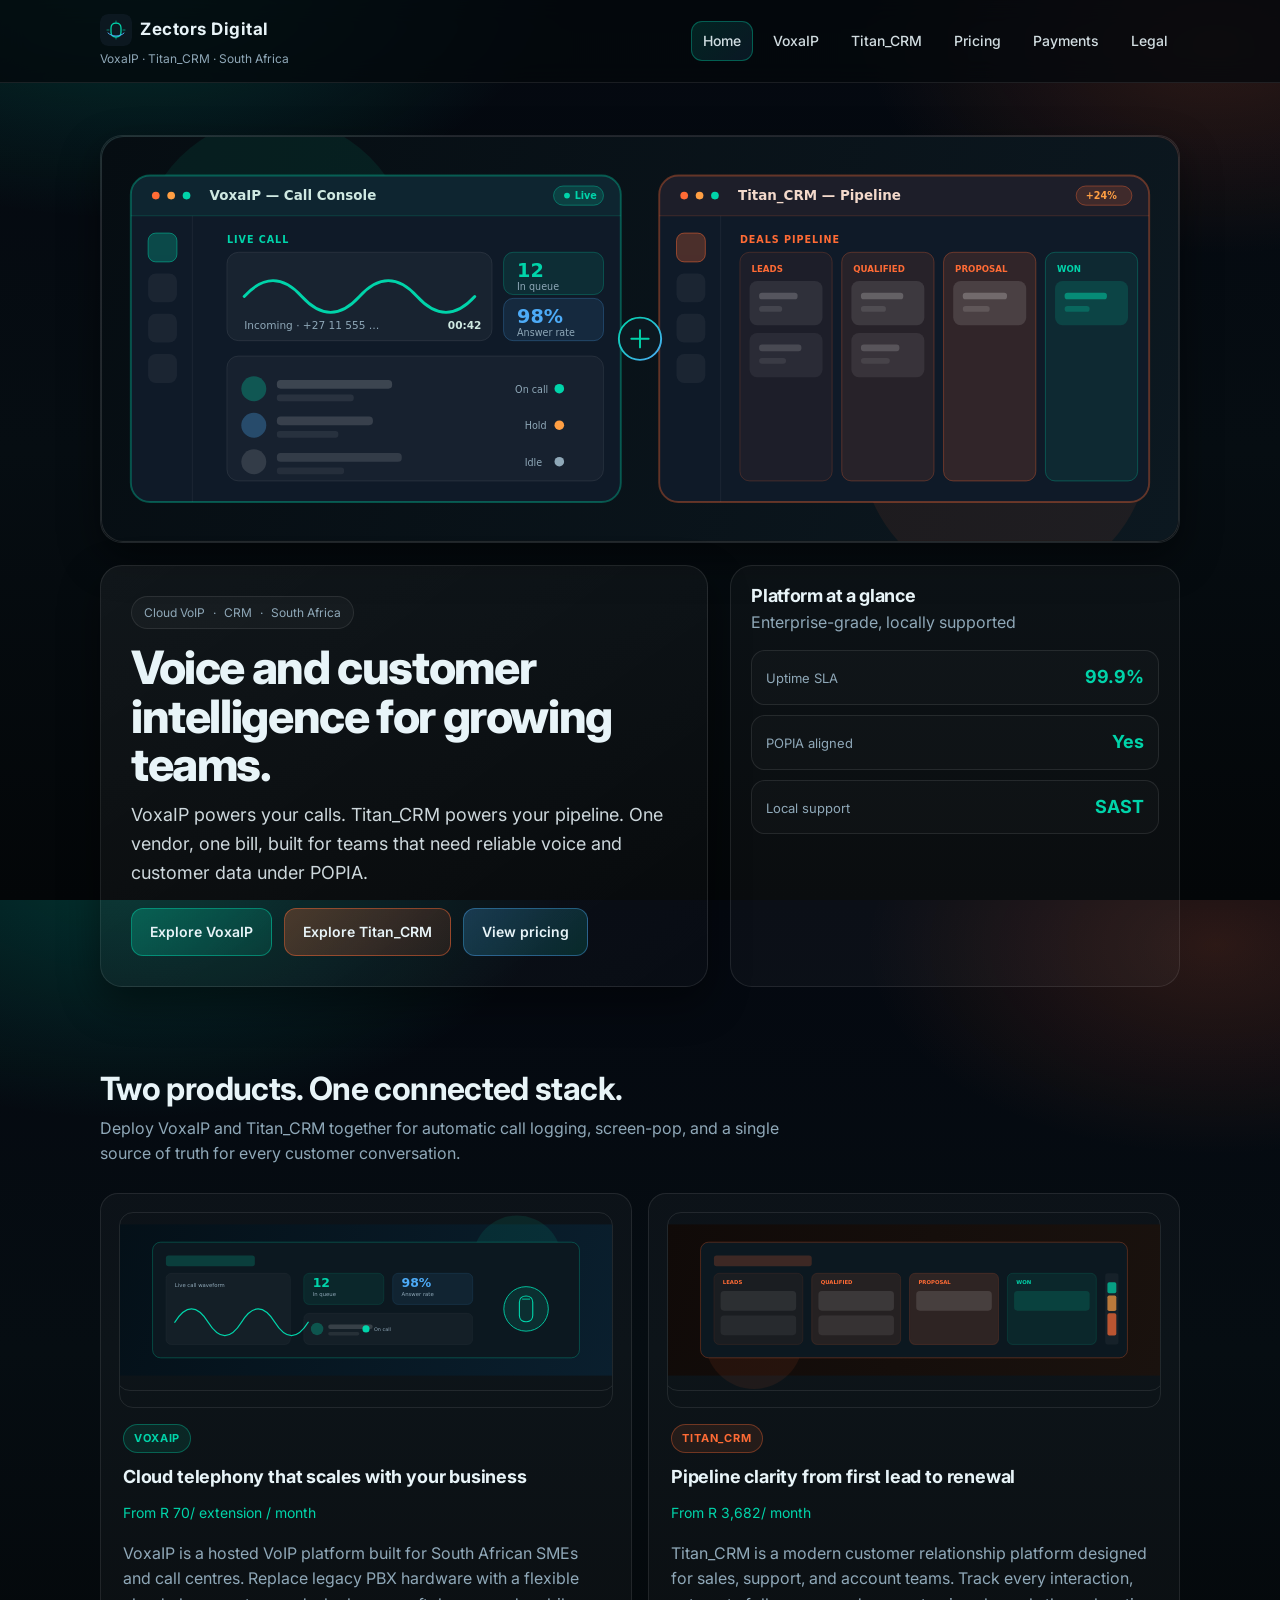
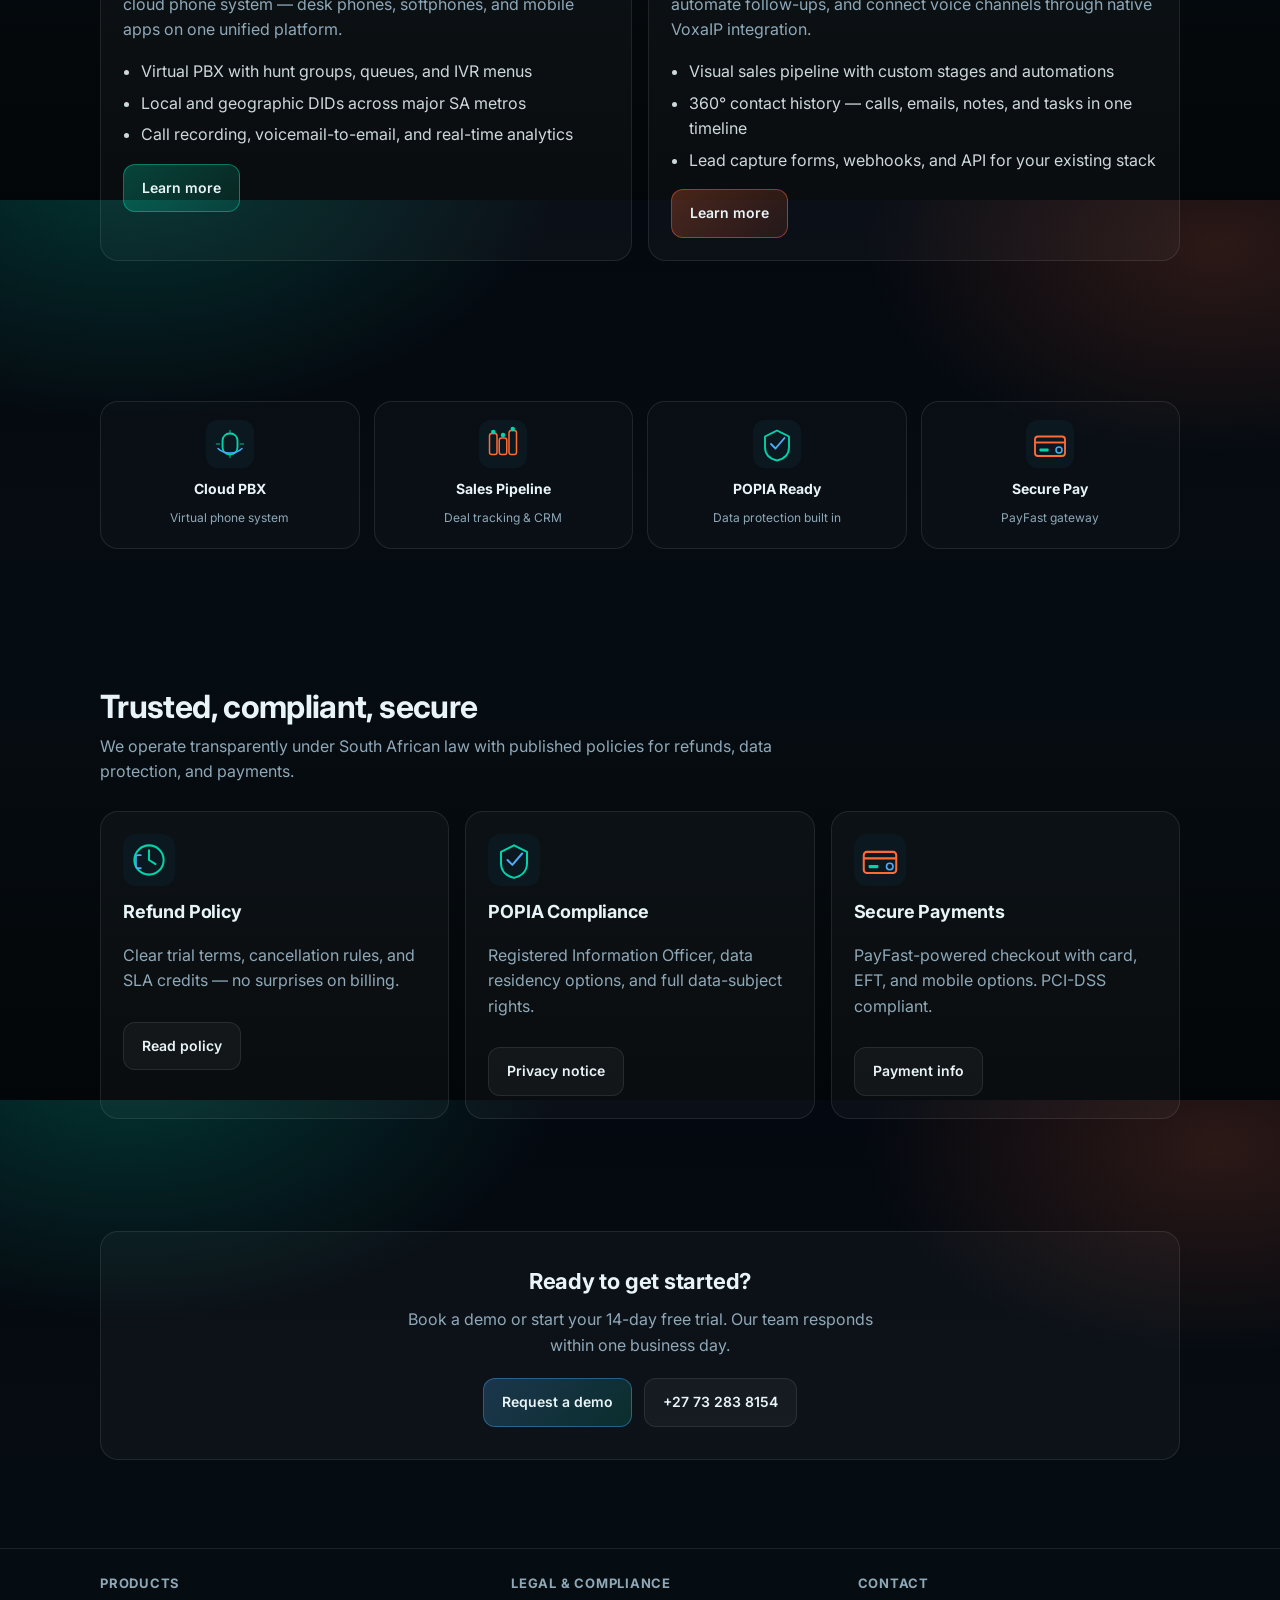
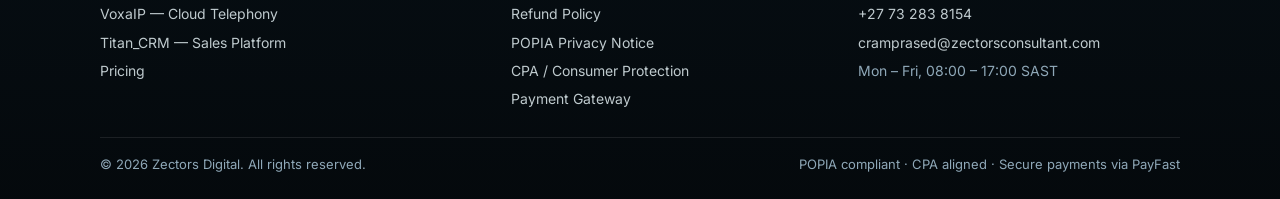
==== commit 819d2df5: "Lucia" ====
--- a/index.html
+++ b/index.html
@@ -61,37 +61,109 @@
     </linearGradient>
   </defs>
   <rect width="1120" height="420" fill="url(#bg)"/>
-  <circle cx="180" cy="120" r="120" fill="#00d4aa" opacity=".08"/>
-  <circle cx="940" cy="300" r="140" fill="#ff6b35" opacity=".08"/>
-
-  <!-- VoxaIP panel -->
-  <rect x="60" y="70" width="420" height="280" rx="20" fill="#0f1a28" stroke="rgba(0,212,170,.35)" stroke-width="2"/>
-  <rect x="90" y="100" width="140" height="28" rx="8" fill="rgba(0,212,170,.15)"/>
-  <rect x="90" y="150" width="360" height="70" rx="12" fill="rgba(255,255,255,.04)" stroke="rgba(255,255,255,.08)"/>
-  <path d="M110 195c20-30 40-30 60 0s40 30 60 0 40-30 60 0 40 30 60 0 40-30 60 0" stroke="#00d4aa" stroke-width="3" stroke-linecap="round"/>
-  <circle cx="120" cy="260" r="22" fill="rgba(0,212,170,.2)" stroke="#00d4aa" stroke-width="2"/>
-  <path d="M112 260h16M120 252v16" stroke="#00d4aa" stroke-width="2" stroke-linecap="round"/>
-  <rect x="170" y="245" width="120" height="12" rx="6" fill="rgba(255,255,255,.12)"/>
-  <rect x="170" y="268" width="80" height="10" rx="5" fill="rgba(255,255,255,.08)"/>
-  <rect x="320" y="245" width="110" height="50" rx="10" fill="rgba(77,171,247,.12)" stroke="rgba(77,171,247,.3)"/>
-  <text x="90" y="330" fill="#8fa8b8" font-family="system-ui,sans-serif" font-size="13">Active calls - Queue - Analytics</text>
-
-  <!-- Connection bridge -->
-  <path d="M500 210h120" stroke="url(#teal)" stroke-width="3" stroke-dasharray="8 6"/>
-  <circle cx="560" cy="210" r="28" fill="#0c1820" stroke="url(#teal)" stroke-width="2"/>
-  <path d="M548 210h24M560 198v24" stroke="#00d4aa" stroke-width="2" stroke-linecap="round"/>
-
-  <!-- Titan CRM panel -->
-  <rect x="640" y="70" width="420" height="280" rx="20" fill="#0f1a28" stroke="rgba(255,107,53,.35)" stroke-width="2"/>
-  <rect x="670" y="100" width="160" height="28" rx="8" fill="rgba(255,107,53,.15)"/>
-  <rect x="670" y="150" width="90" height="160" rx="10" fill="rgba(255,107,53,.08)" stroke="rgba(255,107,53,.25)"/>
-  <rect x="780" y="150" width="90" height="160" rx="10" fill="rgba(255,107,53,.12)" stroke="rgba(255,107,53,.35)"/>
-  <rect x="890" y="150" width="90" height="160" rx="10" fill="rgba(255,107,53,.18)" stroke="rgba(255,107,53,.45)"/>
-  <rect x="685" y="170" width="60" height="36" rx="6" fill="rgba(255,255,255,.1)"/>
-  <rect x="685" y="220" width="60" height="36" rx="6" fill="rgba(255,255,255,.08)"/>
-  <rect x="795" y="170" width="60" height="36" rx="6" fill="rgba(255,255,255,.12)"/>
-  <rect x="905" y="170" width="60" height="36" rx="6" fill="rgba(255,255,255,.14)"/>
-  <text x="670" y="330" fill="#8fa8b8" font-family="system-ui,sans-serif" font-size="13">Pipeline - Contacts - Deals</text>
+  <circle cx="180" cy="120" r="140" fill="#00d4aa" opacity=".08"/>
+  <circle cx="940" cy="320" r="150" fill="#ff6b35" opacity=".08"/>
+
+  <!-- ===== VoxaIP window ===== -->
+  <rect x="30" y="40" width="510" height="340" rx="20" fill="#0f1a28" stroke="rgba(0,212,170,.35)" stroke-width="2"/>
+  <path d="M30 60a20 20 0 0 1 20-20h470a20 20 0 0 1 20 20v22H30z" fill="rgba(0,212,170,.06)"/>
+  <line x1="30" y1="82" x2="540" y2="82" stroke="rgba(0,212,170,.18)"/>
+  <circle cx="56" cy="61" r="4" fill="#ff6b35"/>
+  <circle cx="72" cy="61" r="4" fill="#ff9f43"/>
+  <circle cx="88" cy="61" r="4" fill="#00d4aa"/>
+  <text x="112" y="66" fill="#cfe9e2" font-family="system-ui,sans-serif" font-size="14" font-weight="600">VoxaIP — Call Console</text>
+  <rect x="470" y="51" width="52" height="20" rx="10" fill="rgba(0,212,170,.15)" stroke="rgba(0,212,170,.4)"/>
+  <circle cx="484" cy="61" r="3" fill="#00d4aa"/>
+  <text x="492" y="65" fill="#00d4aa" font-family="system-ui,sans-serif" font-size="10" font-weight="600">Live</text>
+
+  <line x1="94" y1="82" x2="94" y2="380" stroke="rgba(255,255,255,.06)"/>
+  <rect x="48" y="100" width="30" height="30" rx="8" fill="rgba(0,212,170,.25)" stroke="rgba(0,212,170,.5)"/>
+  <rect x="48" y="142" width="30" height="30" rx="8" fill="rgba(255,255,255,.05)"/>
+  <rect x="48" y="184" width="30" height="30" rx="8" fill="rgba(255,255,255,.05)"/>
+  <rect x="48" y="226" width="30" height="30" rx="8" fill="rgba(255,255,255,.05)"/>
+
+  <text x="130" y="110" fill="#00d4aa" font-family="system-ui,sans-serif" font-size="10" font-weight="700" letter-spacing="1">LIVE CALL</text>
+  <rect x="130" y="120" width="276" height="92" rx="12" fill="rgba(255,255,255,.04)" stroke="rgba(255,255,255,.08)"/>
+  <path d="M148 166c20-22 40-22 60 0s40 22 60 0 40-22 60 0 40 22 60 0" stroke="#00d4aa" stroke-width="3" stroke-linecap="round" fill="none"/>
+  <text x="148" y="200" fill="#8fa8b8" font-family="system-ui,sans-serif" font-size="11">Incoming · +27 11 555 …</text>
+  <text x="360" y="200" fill="#cfe9e2" font-family="system-ui,sans-serif" font-size="11" font-weight="600">00:42</text>
+
+  <rect x="418" y="120" width="104" height="44" rx="10" fill="rgba(0,212,170,.10)" stroke="rgba(0,212,170,.28)"/>
+  <text x="432" y="146" fill="#00d4aa" font-family="system-ui,sans-serif" font-size="20" font-weight="700">12</text>
+  <text x="432" y="159" fill="#8fa8b8" font-family="system-ui,sans-serif" font-size="10">In queue</text>
+  <rect x="418" y="168" width="104" height="44" rx="10" fill="rgba(77,171,247,.10)" stroke="rgba(77,171,247,.28)"/>
+  <text x="432" y="194" fill="#4dabf7" font-family="system-ui,sans-serif" font-size="20" font-weight="700">98%</text>
+  <text x="432" y="207" fill="#8fa8b8" font-family="system-ui,sans-serif" font-size="10">Answer rate</text>
+
+  <rect x="130" y="228" width="392" height="130" rx="12" fill="rgba(255,255,255,.03)" stroke="rgba(255,255,255,.08)"/>
+  <circle cx="158" cy="262" r="13" fill="rgba(0,212,170,.3)"/>
+  <rect x="182" y="253" width="120" height="9" rx="4" fill="rgba(255,255,255,.16)"/>
+  <rect x="182" y="268" width="80" height="7" rx="3" fill="rgba(255,255,255,.08)"/>
+  <circle cx="476" cy="262" r="5" fill="#00d4aa"/>
+  <text x="430" y="266" fill="#8fa8b8" font-family="system-ui,sans-serif" font-size="10">On call</text>
+  <circle cx="158" cy="300" r="13" fill="rgba(77,171,247,.3)"/>
+  <rect x="182" y="291" width="100" height="9" rx="4" fill="rgba(255,255,255,.14)"/>
+  <rect x="182" y="306" width="64" height="7" rx="3" fill="rgba(255,255,255,.07)"/>
+  <circle cx="476" cy="300" r="5" fill="#ff9f43"/>
+  <text x="440" y="304" fill="#8fa8b8" font-family="system-ui,sans-serif" font-size="10">Hold</text>
+  <circle cx="158" cy="338" r="13" fill="rgba(255,255,255,.12)"/>
+  <rect x="182" y="329" width="130" height="9" rx="4" fill="rgba(255,255,255,.12)"/>
+  <rect x="182" y="344" width="70" height="7" rx="3" fill="rgba(255,255,255,.06)"/>
+  <circle cx="476" cy="338" r="5" fill="#8fa8b8"/>
+  <text x="440" y="342" fill="#8fa8b8" font-family="system-ui,sans-serif" font-size="10">Idle</text>
+
+  <!-- ===== Titan_CRM window ===== -->
+  <rect x="580" y="40" width="510" height="340" rx="20" fill="#0f1a28" stroke="rgba(255,107,53,.35)" stroke-width="2"/>
+  <path d="M580 60a20 20 0 0 1 20-20h470a20 20 0 0 1 20 20v22H580z" fill="rgba(255,107,53,.06)"/>
+  <line x1="580" y1="82" x2="1090" y2="82" stroke="rgba(255,107,53,.18)"/>
+  <circle cx="606" cy="61" r="4" fill="#ff6b35"/>
+  <circle cx="622" cy="61" r="4" fill="#ff9f43"/>
+  <circle cx="638" cy="61" r="4" fill="#00d4aa"/>
+  <text x="662" y="66" fill="#f3d9cb" font-family="system-ui,sans-serif" font-size="14" font-weight="600">Titan_CRM — Pipeline</text>
+  <rect x="1014" y="51" width="58" height="20" rx="10" fill="rgba(255,107,53,.15)" stroke="rgba(255,107,53,.4)"/>
+  <text x="1024" y="65" fill="#ff9f43" font-family="system-ui,sans-serif" font-size="10" font-weight="600">+24%</text>
+
+  <line x1="644" y1="82" x2="644" y2="380" stroke="rgba(255,255,255,.06)"/>
+  <rect x="598" y="100" width="30" height="30" rx="8" fill="rgba(255,107,53,.25)" stroke="rgba(255,107,53,.5)"/>
+  <rect x="598" y="142" width="30" height="30" rx="8" fill="rgba(255,255,255,.05)"/>
+  <rect x="598" y="184" width="30" height="30" rx="8" fill="rgba(255,255,255,.05)"/>
+  <rect x="598" y="226" width="30" height="30" rx="8" fill="rgba(255,255,255,.05)"/>
+
+  <text x="664" y="110" fill="#ff6b35" font-family="system-ui,sans-serif" font-size="10" font-weight="700" letter-spacing="1">DEALS PIPELINE</text>
+
+  <rect x="664" y="120" width="96" height="238" rx="10" fill="rgba(255,107,53,.06)" stroke="rgba(255,107,53,.2)"/>
+  <text x="676" y="140" fill="#ff6b35" font-family="system-ui,sans-serif" font-size="9" font-weight="700">LEADS</text>
+  <rect x="674" y="150" width="76" height="46" rx="8" fill="rgba(255,255,255,.08)"/>
+  <rect x="684" y="162" width="40" height="7" rx="3" fill="rgba(255,255,255,.18)"/>
+  <rect x="684" y="176" width="24" height="6" rx="3" fill="rgba(255,255,255,.1)"/>
+  <rect x="674" y="204" width="76" height="46" rx="8" fill="rgba(255,255,255,.06)"/>
+  <rect x="684" y="216" width="44" height="7" rx="3" fill="rgba(255,255,255,.14)"/>
+  <rect x="684" y="230" width="28" height="6" rx="3" fill="rgba(255,255,255,.08)"/>
+
+  <rect x="770" y="120" width="96" height="238" rx="10" fill="rgba(255,107,53,.10)" stroke="rgba(255,107,53,.28)"/>
+  <text x="782" y="140" fill="#ff6b35" font-family="system-ui,sans-serif" font-size="9" font-weight="700">QUALIFIED</text>
+  <rect x="780" y="150" width="76" height="46" rx="8" fill="rgba(255,255,255,.1)"/>
+  <rect x="790" y="162" width="44" height="7" rx="3" fill="rgba(255,255,255,.2)"/>
+  <rect x="790" y="176" width="26" height="6" rx="3" fill="rgba(255,255,255,.1)"/>
+  <rect x="780" y="204" width="76" height="46" rx="8" fill="rgba(255,255,255,.08)"/>
+  <rect x="790" y="216" width="40" height="7" rx="3" fill="rgba(255,255,255,.16)"/>
+  <rect x="790" y="230" width="30" height="6" rx="3" fill="rgba(255,255,255,.08)"/>
+
+  <rect x="876" y="120" width="96" height="238" rx="10" fill="rgba(255,107,53,.14)" stroke="rgba(255,107,53,.35)"/>
+  <text x="888" y="140" fill="#ff6b35" font-family="system-ui,sans-serif" font-size="9" font-weight="700">PROPOSAL</text>
+  <rect x="886" y="150" width="76" height="46" rx="8" fill="rgba(255,255,255,.12)"/>
+  <rect x="896" y="162" width="46" height="7" rx="3" fill="rgba(255,255,255,.22)"/>
+  <rect x="896" y="176" width="28" height="6" rx="3" fill="rgba(255,255,255,.12)"/>
+
+  <rect x="982" y="120" width="96" height="238" rx="10" fill="rgba(0,212,170,.08)" stroke="rgba(0,212,170,.3)"/>
+  <text x="994" y="140" fill="#00d4aa" font-family="system-ui,sans-serif" font-size="9" font-weight="700">WON</text>
+  <rect x="992" y="150" width="76" height="46" rx="8" fill="rgba(0,212,170,.16)"/>
+  <rect x="1002" y="162" width="44" height="7" rx="3" fill="rgba(0,212,170,.5)"/>
+  <rect x="1002" y="176" width="26" height="6" rx="3" fill="rgba(0,212,170,.25)"/>
+
+  <!-- ===== integration connector ===== -->
+  <circle cx="560" cy="210" r="22" fill="#0c1820" stroke="url(#teal)" stroke-width="2"/>
+  <path d="M551 210h18M560 201v18" stroke="#00d4aa" stroke-width="2" stroke-linecap="round"/>
 </svg>
 
         </div>
@@ -324,63 +396,6 @@
 
   <section class="section">
     <div class="container">
-      <div class="trustBar">
-        <span class="trustLabel">Trusted by teams across South Africa</span>
-        <span class="trustLogo">Cape Connect</span>
-        <span class="trustLogo">Highveld Sales Co.</span>
-        <span class="trustLogo">Durban Desk</span>
-        <span class="trustLogo">Aloe Financial</span>
-        <span class="trustLogo">Karoo Logistics</span>
-      </div>
-    </div>
-  </section>
-
-  <section class="section">
-    <div class="container">
-      <div class="sectionTitle">
-        <h2>What our customers say</h2>
-        <p>Sales floors, support desks, and call centres run their daily conversations on VoxaIP and Titan_CRM.</p>
-      </div>
-      <div class="testimonialGrid">
-        <figure class="testimonial">
-          <span class="quoteMark" aria-hidden="true">&ldquo;</span>
-          <blockquote>Switching from our old PBX to VoxaIP cut our line costs and gave us call analytics we never had before. Setup took a single afternoon.</blockquote>
-          <figcaption class="testimonialBy">
-            <span class="testimonialAvatar" aria-hidden="true">TM</span>
-            <span class="testimonialMeta">
-              <strong>Thando Mabaso</strong>
-              <span>Operations Lead, Cape Connect</span>
-            </span>
-          </figcaption>
-        </figure>
-        <figure class="testimonial">
-          <span class="quoteMark" aria-hidden="true">&ldquo;</span>
-          <blockquote>Screen-pop on every inbound call means our agents already know who they're talking to. Titan_CRM keeps the whole pipeline honest.</blockquote>
-          <figcaption class="testimonialBy">
-            <span class="testimonialAvatar titanAvatar" aria-hidden="true">PN</span>
-            <span class="testimonialMeta">
-              <strong>Priya Naidoo</strong>
-              <span>Sales Manager, Highveld Sales Co.</span>
-            </span>
-          </figcaption>
-        </figure>
-        <figure class="testimonial">
-          <span class="quoteMark" aria-hidden="true">&ldquo;</span>
-          <blockquote>One vendor, one bill, and local SAST support that actually answers. The POPIA alignment made sign-off with our compliance team painless.</blockquote>
-          <figcaption class="testimonialBy">
-            <span class="testimonialAvatar" aria-hidden="true">JV</span>
-            <span class="testimonialMeta">
-              <strong>Johan van Wyk</strong>
-              <span>Director, Karoo Logistics</span>
-            </span>
-          </figcaption>
-        </figure>
-      </div>
-    </div>
-  </section>
-
-  <section class="section">
-    <div class="container">
       <div class="card" style="text-align:center;padding:32px;">
         <h3 style="font-size:22px;margin-bottom:8px;">Ready to get started?</h3>
         <p class="muted" style="max-width:48ch;margin:0 auto 18px;">Book a demo or start your 14-day free trial. Our team responds within one business day.</p>
--- a/assets/voxa-styles.css
+++ b/assets/voxa-styles.css
@@ -240,50 +240,6 @@
   font-size:13px;font-weight:500;
 }
 
-.trustBar{
-  display:flex;flex-wrap:wrap;align-items:center;justify-content:center;
-  gap:14px 28px;
-  padding:24px;
-  border:1px solid var(--line);
-  border-radius:var(--radius);
-  background:rgba(255,255,255,.02);
-}
-.trustBar .trustLabel{
-  width:100%;text-align:center;
-  font-size:12px;letter-spacing:.12em;text-transform:uppercase;
-  color:var(--muted);margin-bottom:4px;
-}
-.trustLogo{
-  font-size:17px;font-weight:700;letter-spacing:-.01em;
-  color:rgba(232,244,248,.7);
-  opacity:.85;
-  transition:color .2s var(--ease), opacity .2s var(--ease);
-}
-.trustLogo:hover{color:var(--text);opacity:1}
-
-.testimonialGrid{display:grid;grid-template-columns:repeat(3,1fr);gap:16px}
-.testimonial{
-  display:flex;flex-direction:column;gap:14px;
-  border:1px solid var(--line);
-  border-radius:var(--radius);
-  background:linear-gradient(145deg, rgba(255,255,255,.05), rgba(255,255,255,.02));
-  padding:24px;
-  transition:transform .2s var(--ease), box-shadow .2s var(--ease), border-color .2s var(--ease);
-}
-.testimonial:hover{transform:translateY(-3px);box-shadow:var(--shadow-hover);border-color:rgba(255,255,255,.16)}
-.testimonial .quoteMark{font-size:40px;line-height:.6;color:var(--voxa);font-weight:800;height:18px}
-.testimonial blockquote{margin:0;font-size:15px;color:rgba(232,244,248,.92);flex:1}
-.testimonialBy{display:flex;align-items:center;gap:12px;margin-top:2px}
-.testimonialAvatar{
-  width:42px;height:42px;border-radius:50%;flex-shrink:0;
-  display:flex;align-items:center;justify-content:center;
-  font-weight:700;font-size:15px;color:#041018;
-  background:linear-gradient(135deg, var(--voxa), var(--accent));
-}
-.testimonialAvatar.titanAvatar{background:linear-gradient(135deg, var(--titan), #ff9f43)}
-.testimonialMeta strong{display:block;font-size:14px}
-.testimonialMeta span{display:block;font-size:13px;color:var(--muted)}
-
 .siteFooter{border-top:1px solid var(--line);margin-top:32px;padding:24px 0}
 .footerGrid{
   display:grid;
@@ -301,7 +257,7 @@
 }
 
 @media (max-width:920px){
-  .heroGrid,.heroGridWide,.grid2,.grid3,.footerGrid,.testimonialGrid{grid-template-columns:1fr}
+  .heroGrid,.heroGridWide,.grid2,.grid3,.footerGrid{grid-template-columns:1fr}
   .featureStrip{grid-template-columns:repeat(2,1fr)}
   .section{padding:40px 0}
   .cardVisual img{height:160px}
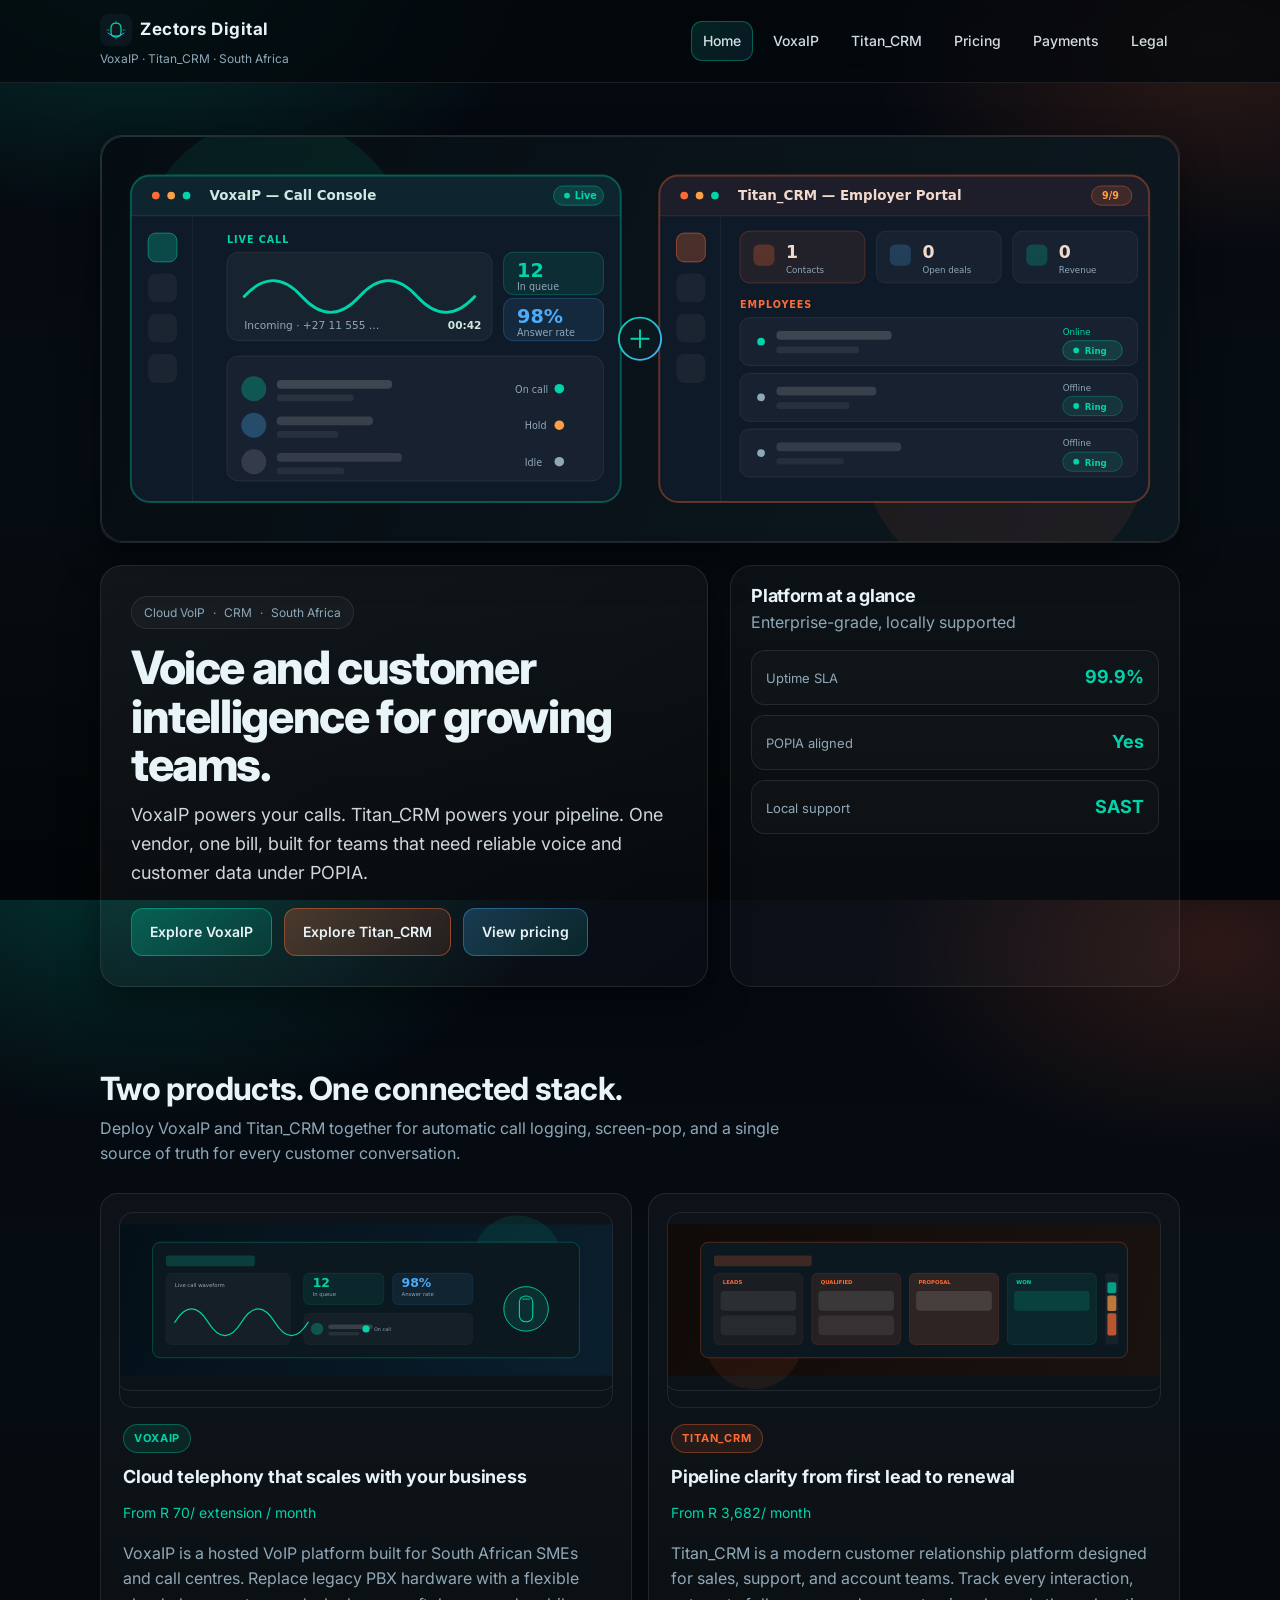
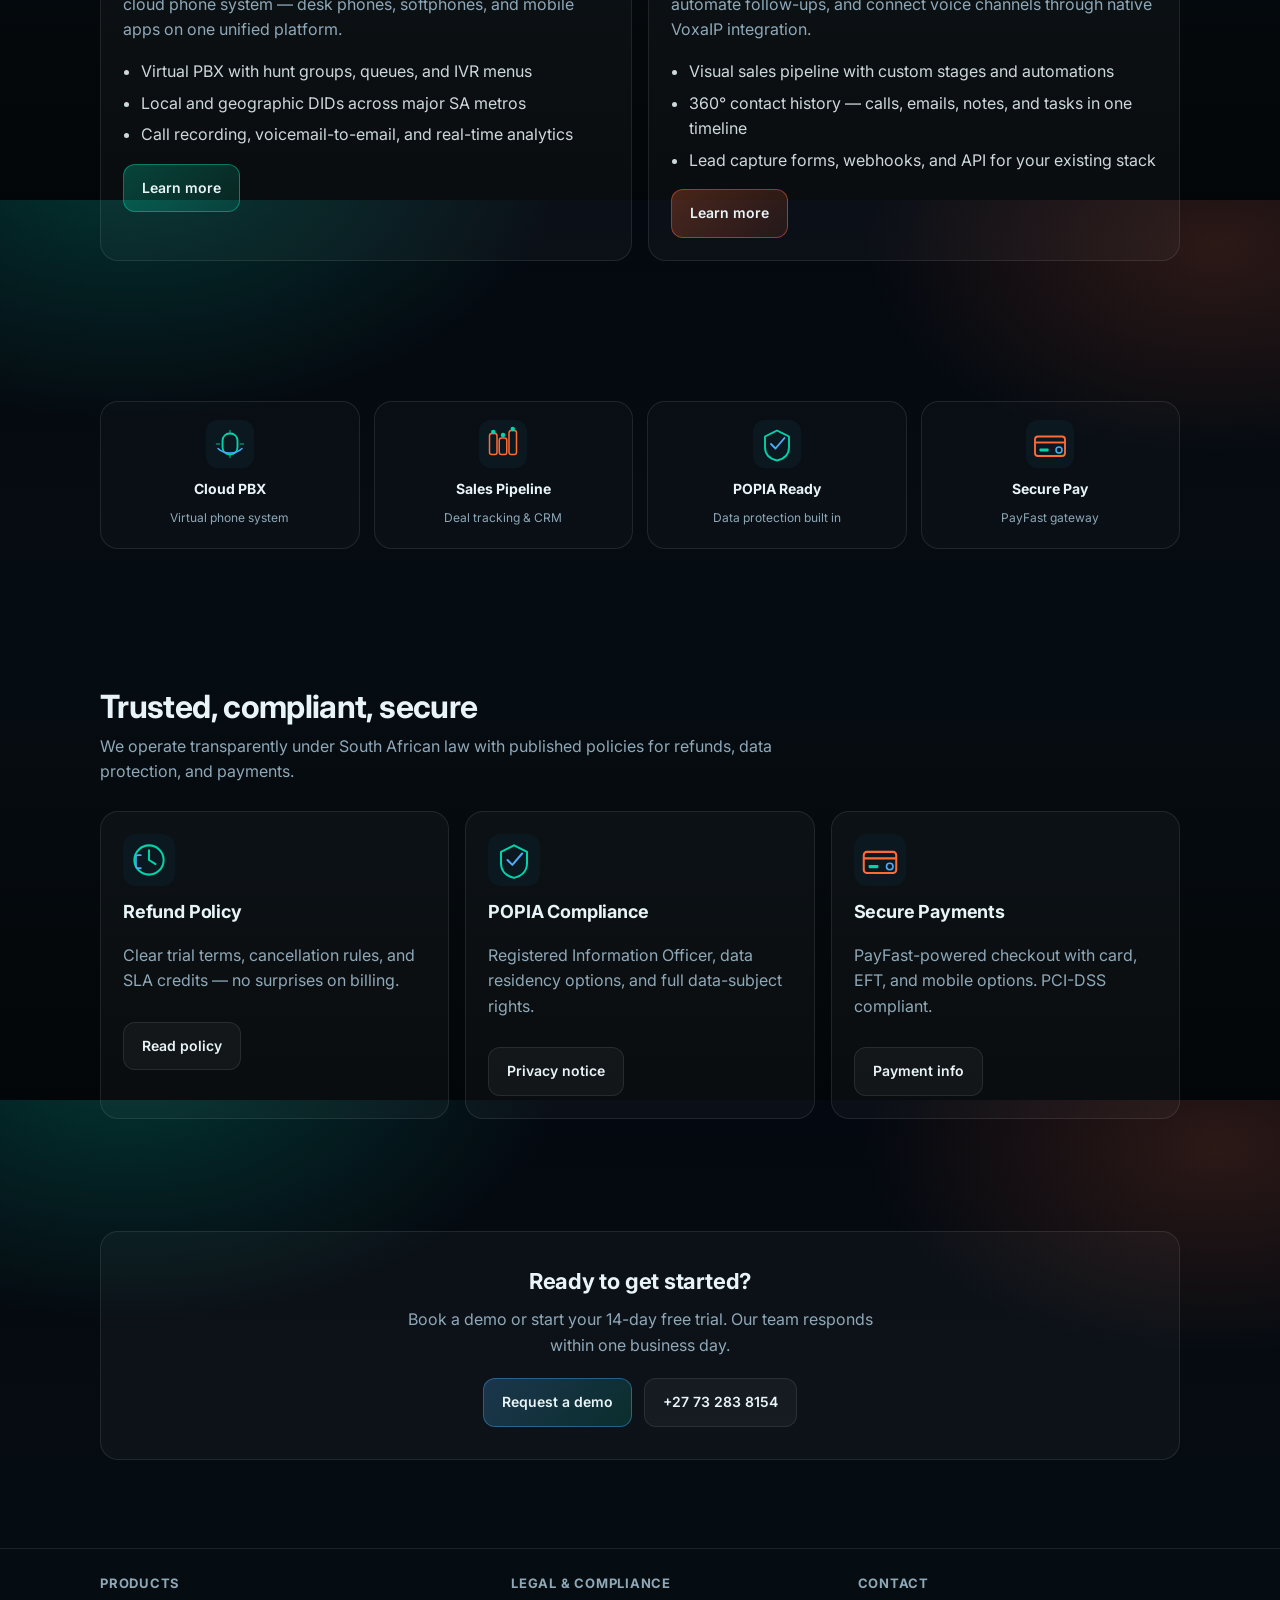
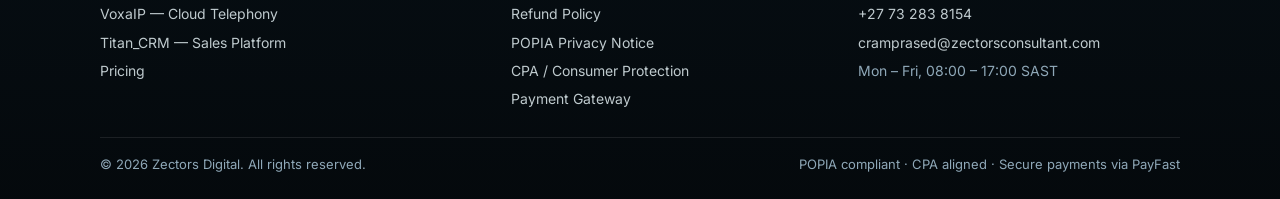
==== commit 10a1be42: "Lucia" ====
--- a/index.html
+++ b/index.html
@@ -119,9 +119,9 @@
   <circle cx="606" cy="61" r="4" fill="#ff6b35"/>
   <circle cx="622" cy="61" r="4" fill="#ff9f43"/>
   <circle cx="638" cy="61" r="4" fill="#00d4aa"/>
-  <text x="662" y="66" fill="#f3d9cb" font-family="system-ui,sans-serif" font-size="14" font-weight="600">Titan_CRM — Pipeline</text>
-  <rect x="1014" y="51" width="58" height="20" rx="10" fill="rgba(255,107,53,.15)" stroke="rgba(255,107,53,.4)"/>
-  <text x="1024" y="65" fill="#ff9f43" font-family="system-ui,sans-serif" font-size="10" font-weight="600">+24%</text>
+  <text x="662" y="66" fill="#f3d9cb" font-family="system-ui,sans-serif" font-size="14" font-weight="600">Titan_CRM — Employer Portal</text>
+  <rect x="1030" y="51" width="42" height="20" rx="10" fill="rgba(255,107,53,.15)" stroke="rgba(255,107,53,.4)"/>
+  <text x="1041" y="65" fill="#ff9f43" font-family="system-ui,sans-serif" font-size="10" font-weight="600">9/9</text>
 
   <line x1="644" y1="82" x2="644" y2="380" stroke="rgba(255,255,255,.06)"/>
   <rect x="598" y="100" width="30" height="30" rx="8" fill="rgba(255,107,53,.25)" stroke="rgba(255,107,53,.5)"/>
@@ -129,37 +129,53 @@
   <rect x="598" y="184" width="30" height="30" rx="8" fill="rgba(255,255,255,.05)"/>
   <rect x="598" y="226" width="30" height="30" rx="8" fill="rgba(255,255,255,.05)"/>
 
-  <text x="664" y="110" fill="#ff6b35" font-family="system-ui,sans-serif" font-size="10" font-weight="700" letter-spacing="1">DEALS PIPELINE</text>
-
-  <rect x="664" y="120" width="96" height="238" rx="10" fill="rgba(255,107,53,.06)" stroke="rgba(255,107,53,.2)"/>
-  <text x="676" y="140" fill="#ff6b35" font-family="system-ui,sans-serif" font-size="9" font-weight="700">LEADS</text>
-  <rect x="674" y="150" width="76" height="46" rx="8" fill="rgba(255,255,255,.08)"/>
-  <rect x="684" y="162" width="40" height="7" rx="3" fill="rgba(255,255,255,.18)"/>
-  <rect x="684" y="176" width="24" height="6" rx="3" fill="rgba(255,255,255,.1)"/>
-  <rect x="674" y="204" width="76" height="46" rx="8" fill="rgba(255,255,255,.06)"/>
-  <rect x="684" y="216" width="44" height="7" rx="3" fill="rgba(255,255,255,.14)"/>
-  <rect x="684" y="230" width="28" height="6" rx="3" fill="rgba(255,255,255,.08)"/>
-
-  <rect x="770" y="120" width="96" height="238" rx="10" fill="rgba(255,107,53,.10)" stroke="rgba(255,107,53,.28)"/>
-  <text x="782" y="140" fill="#ff6b35" font-family="system-ui,sans-serif" font-size="9" font-weight="700">QUALIFIED</text>
-  <rect x="780" y="150" width="76" height="46" rx="8" fill="rgba(255,255,255,.1)"/>
-  <rect x="790" y="162" width="44" height="7" rx="3" fill="rgba(255,255,255,.2)"/>
-  <rect x="790" y="176" width="26" height="6" rx="3" fill="rgba(255,255,255,.1)"/>
-  <rect x="780" y="204" width="76" height="46" rx="8" fill="rgba(255,255,255,.08)"/>
-  <rect x="790" y="216" width="40" height="7" rx="3" fill="rgba(255,255,255,.16)"/>
-  <rect x="790" y="230" width="30" height="6" rx="3" fill="rgba(255,255,255,.08)"/>
-
-  <rect x="876" y="120" width="96" height="238" rx="10" fill="rgba(255,107,53,.14)" stroke="rgba(255,107,53,.35)"/>
-  <text x="888" y="140" fill="#ff6b35" font-family="system-ui,sans-serif" font-size="9" font-weight="700">PROPOSAL</text>
-  <rect x="886" y="150" width="76" height="46" rx="8" fill="rgba(255,255,255,.12)"/>
-  <rect x="896" y="162" width="46" height="7" rx="3" fill="rgba(255,255,255,.22)"/>
-  <rect x="896" y="176" width="28" height="6" rx="3" fill="rgba(255,255,255,.12)"/>
-
-  <rect x="982" y="120" width="96" height="238" rx="10" fill="rgba(0,212,170,.08)" stroke="rgba(0,212,170,.3)"/>
-  <text x="994" y="140" fill="#00d4aa" font-family="system-ui,sans-serif" font-size="9" font-weight="700">WON</text>
-  <rect x="992" y="150" width="76" height="46" rx="8" fill="rgba(0,212,170,.16)"/>
-  <rect x="1002" y="162" width="44" height="7" rx="3" fill="rgba(0,212,170,.5)"/>
-  <rect x="1002" y="176" width="26" height="6" rx="3" fill="rgba(0,212,170,.25)"/>
+  <!-- stat cards -->
+  <rect x="664" y="98" width="130" height="54" rx="10" fill="rgba(255,107,53,.08)" stroke="rgba(255,107,53,.25)"/>
+  <rect x="678" y="112" width="22" height="22" rx="6" fill="rgba(255,107,53,.25)"/>
+  <text x="712" y="126" fill="#f3d9cb" font-family="system-ui,sans-serif" font-size="18" font-weight="700">1</text>
+  <text x="712" y="142" fill="#8fa8b8" font-family="system-ui,sans-serif" font-size="9">Contacts</text>
+
+  <rect x="806" y="98" width="130" height="54" rx="10" fill="rgba(255,255,255,.03)" stroke="rgba(255,255,255,.08)"/>
+  <rect x="820" y="112" width="22" height="22" rx="6" fill="rgba(77,171,247,.22)"/>
+  <text x="854" y="126" fill="#f3d9cb" font-family="system-ui,sans-serif" font-size="18" font-weight="700">0</text>
+  <text x="854" y="142" fill="#8fa8b8" font-family="system-ui,sans-serif" font-size="9">Open deals</text>
+
+  <rect x="948" y="98" width="130" height="54" rx="10" fill="rgba(255,255,255,.03)" stroke="rgba(255,255,255,.08)"/>
+  <rect x="962" y="112" width="22" height="22" rx="6" fill="rgba(0,212,170,.22)"/>
+  <text x="996" y="126" fill="#f3d9cb" font-family="system-ui,sans-serif" font-size="18" font-weight="700">0</text>
+  <text x="996" y="142" fill="#8fa8b8" font-family="system-ui,sans-serif" font-size="9">Revenue</text>
+
+  <text x="664" y="178" fill="#ff6b35" font-family="system-ui,sans-serif" font-size="10" font-weight="700" letter-spacing="1">EMPLOYEES</text>
+
+  <!-- employee row 1 (online) -->
+  <rect x="664" y="188" width="414" height="50" rx="10" fill="rgba(255,255,255,.03)" stroke="rgba(255,255,255,.08)"/>
+  <circle cx="686" cy="213" r="4" fill="#00d4aa"/>
+  <rect x="702" y="202" width="120" height="9" rx="4" fill="rgba(255,255,255,.16)"/>
+  <rect x="702" y="218" width="86" height="7" rx="3" fill="rgba(255,255,255,.08)"/>
+  <text x="1000" y="206" fill="#00d4aa" font-family="system-ui,sans-serif" font-size="9">Online</text>
+  <rect x="1000" y="212" width="62" height="20" rx="10" fill="rgba(0,212,170,.15)" stroke="rgba(0,212,170,.4)"/>
+  <circle cx="1014" cy="222" r="3" fill="#00d4aa"/>
+  <text x="1023" y="226" fill="#00d4aa" font-family="system-ui,sans-serif" font-size="9" font-weight="600">Ring</text>
+
+  <!-- employee row 2 -->
+  <rect x="664" y="246" width="414" height="50" rx="10" fill="rgba(255,255,255,.03)" stroke="rgba(255,255,255,.08)"/>
+  <circle cx="686" cy="271" r="4" fill="#8fa8b8"/>
+  <rect x="702" y="260" width="104" height="9" rx="4" fill="rgba(255,255,255,.14)"/>
+  <rect x="702" y="276" width="76" height="7" rx="3" fill="rgba(255,255,255,.07)"/>
+  <text x="1000" y="264" fill="#8fa8b8" font-family="system-ui,sans-serif" font-size="9">Offline</text>
+  <rect x="1000" y="270" width="62" height="20" rx="10" fill="rgba(0,212,170,.10)" stroke="rgba(0,212,170,.3)"/>
+  <circle cx="1014" cy="280" r="3" fill="#00d4aa"/>
+  <text x="1023" y="284" fill="#00d4aa" font-family="system-ui,sans-serif" font-size="9" font-weight="600">Ring</text>
+
+  <!-- employee row 3 -->
+  <rect x="664" y="304" width="414" height="50" rx="10" fill="rgba(255,255,255,.03)" stroke="rgba(255,255,255,.08)"/>
+  <circle cx="686" cy="329" r="4" fill="#8fa8b8"/>
+  <rect x="702" y="318" width="130" height="9" rx="4" fill="rgba(255,255,255,.12)"/>
+  <rect x="702" y="334" width="70" height="7" rx="3" fill="rgba(255,255,255,.06)"/>
+  <text x="1000" y="322" fill="#8fa8b8" font-family="system-ui,sans-serif" font-size="9">Offline</text>
+  <rect x="1000" y="328" width="62" height="20" rx="10" fill="rgba(0,212,170,.10)" stroke="rgba(0,212,170,.3)"/>
+  <circle cx="1014" cy="338" r="3" fill="#00d4aa"/>
+  <text x="1023" y="342" fill="#00d4aa" font-family="system-ui,sans-serif" font-size="9" font-weight="600">Ring</text>
 
   <!-- ===== integration connector ===== -->
   <circle cx="560" cy="210" r="22" fill="#0c1820" stroke="url(#teal)" stroke-width="2"/>
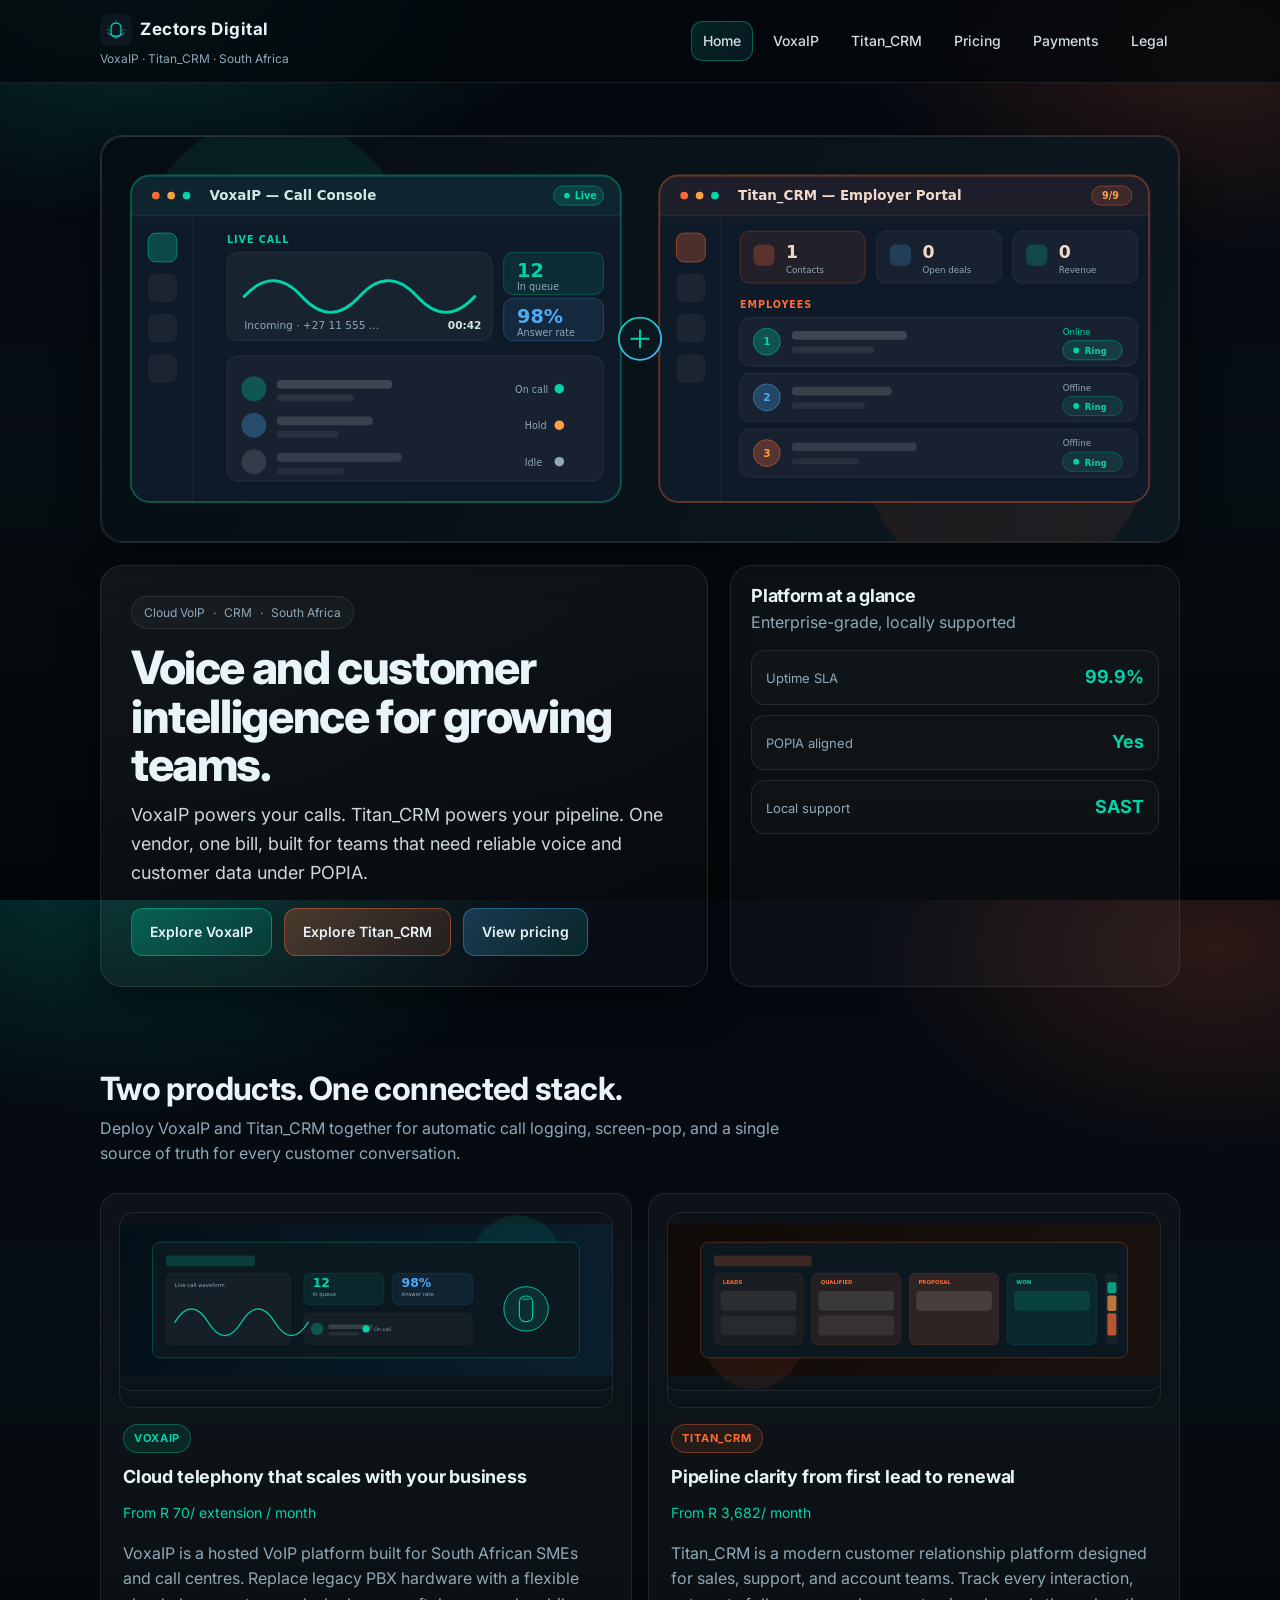
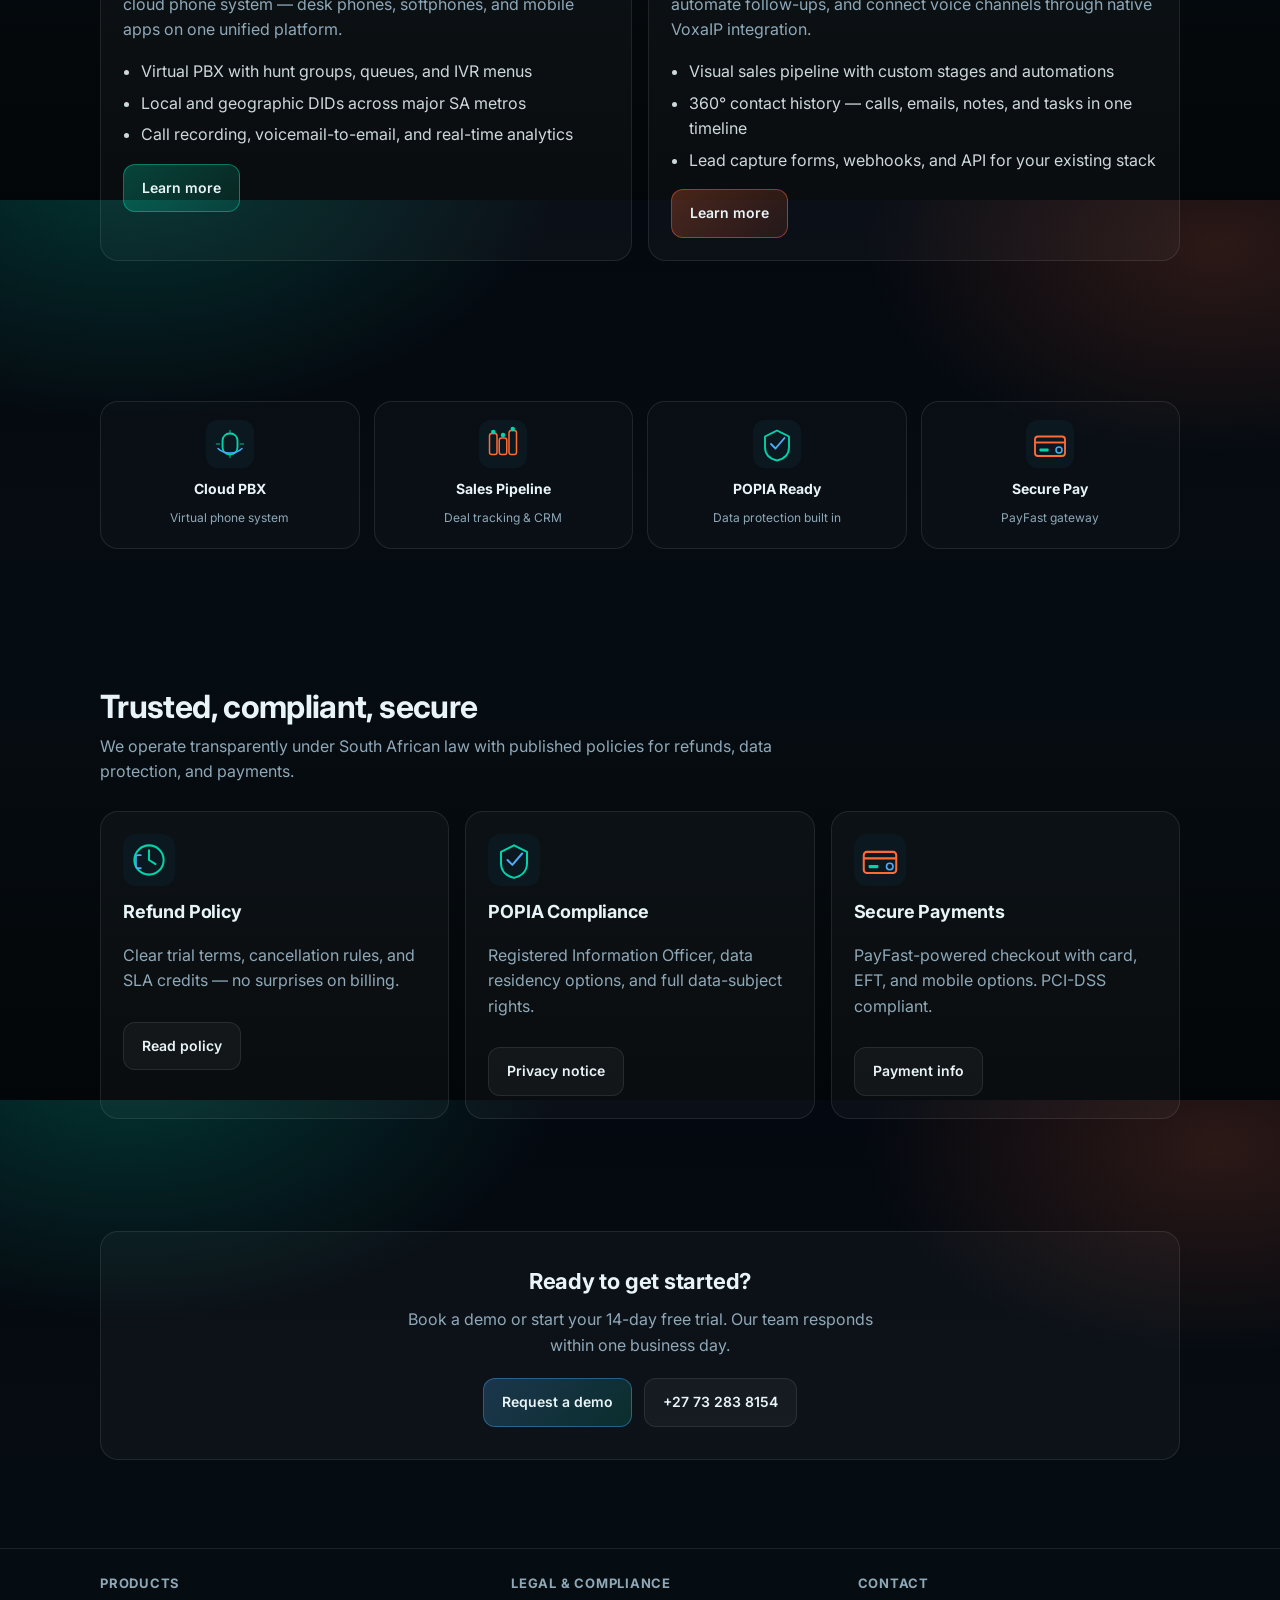
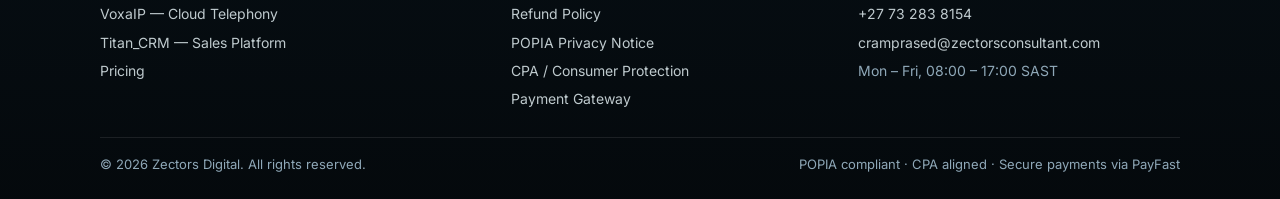
==== commit 18b65e52: "Lucia" ====
--- a/index.html
+++ b/index.html
@@ -149,9 +149,10 @@
 
   <!-- employee row 1 (online) -->
   <rect x="664" y="188" width="414" height="50" rx="10" fill="rgba(255,255,255,.03)" stroke="rgba(255,255,255,.08)"/>
-  <circle cx="686" cy="213" r="4" fill="#00d4aa"/>
-  <rect x="702" y="202" width="120" height="9" rx="4" fill="rgba(255,255,255,.16)"/>
-  <rect x="702" y="218" width="86" height="7" rx="3" fill="rgba(255,255,255,.08)"/>
+  <circle cx="692" cy="213" r="14" fill="rgba(0,212,170,.28)" stroke="rgba(0,212,170,.5)"/>
+  <text x="692" y="217" fill="#00d4aa" font-family="system-ui,sans-serif" font-size="11" font-weight="700" text-anchor="middle">1</text>
+  <rect x="718" y="202" width="120" height="9" rx="4" fill="rgba(255,255,255,.16)"/>
+  <rect x="718" y="218" width="86" height="7" rx="3" fill="rgba(255,255,255,.08)"/>
   <text x="1000" y="206" fill="#00d4aa" font-family="system-ui,sans-serif" font-size="9">Online</text>
   <rect x="1000" y="212" width="62" height="20" rx="10" fill="rgba(0,212,170,.15)" stroke="rgba(0,212,170,.4)"/>
   <circle cx="1014" cy="222" r="3" fill="#00d4aa"/>
@@ -159,9 +160,10 @@
 
   <!-- employee row 2 -->
   <rect x="664" y="246" width="414" height="50" rx="10" fill="rgba(255,255,255,.03)" stroke="rgba(255,255,255,.08)"/>
-  <circle cx="686" cy="271" r="4" fill="#8fa8b8"/>
-  <rect x="702" y="260" width="104" height="9" rx="4" fill="rgba(255,255,255,.14)"/>
-  <rect x="702" y="276" width="76" height="7" rx="3" fill="rgba(255,255,255,.07)"/>
+  <circle cx="692" cy="271" r="14" fill="rgba(77,171,247,.28)" stroke="rgba(77,171,247,.5)"/>
+  <text x="692" y="275" fill="#4dabf7" font-family="system-ui,sans-serif" font-size="11" font-weight="700" text-anchor="middle">2</text>
+  <rect x="718" y="260" width="104" height="9" rx="4" fill="rgba(255,255,255,.14)"/>
+  <rect x="718" y="276" width="76" height="7" rx="3" fill="rgba(255,255,255,.07)"/>
   <text x="1000" y="264" fill="#8fa8b8" font-family="system-ui,sans-serif" font-size="9">Offline</text>
   <rect x="1000" y="270" width="62" height="20" rx="10" fill="rgba(0,212,170,.10)" stroke="rgba(0,212,170,.3)"/>
   <circle cx="1014" cy="280" r="3" fill="#00d4aa"/>
@@ -169,9 +171,10 @@
 
   <!-- employee row 3 -->
   <rect x="664" y="304" width="414" height="50" rx="10" fill="rgba(255,255,255,.03)" stroke="rgba(255,255,255,.08)"/>
-  <circle cx="686" cy="329" r="4" fill="#8fa8b8"/>
-  <rect x="702" y="318" width="130" height="9" rx="4" fill="rgba(255,255,255,.12)"/>
-  <rect x="702" y="334" width="70" height="7" rx="3" fill="rgba(255,255,255,.06)"/>
+  <circle cx="692" cy="329" r="14" fill="rgba(255,107,53,.28)" stroke="rgba(255,107,53,.5)"/>
+  <text x="692" y="333" fill="#ff9f43" font-family="system-ui,sans-serif" font-size="11" font-weight="700" text-anchor="middle">3</text>
+  <rect x="718" y="318" width="130" height="9" rx="4" fill="rgba(255,255,255,.12)"/>
+  <rect x="718" y="334" width="70" height="7" rx="3" fill="rgba(255,255,255,.06)"/>
   <text x="1000" y="322" fill="#8fa8b8" font-family="system-ui,sans-serif" font-size="9">Offline</text>
   <rect x="1000" y="328" width="62" height="20" rx="10" fill="rgba(0,212,170,.10)" stroke="rgba(0,212,170,.3)"/>
   <circle cx="1014" cy="338" r="3" fill="#00d4aa"/>
